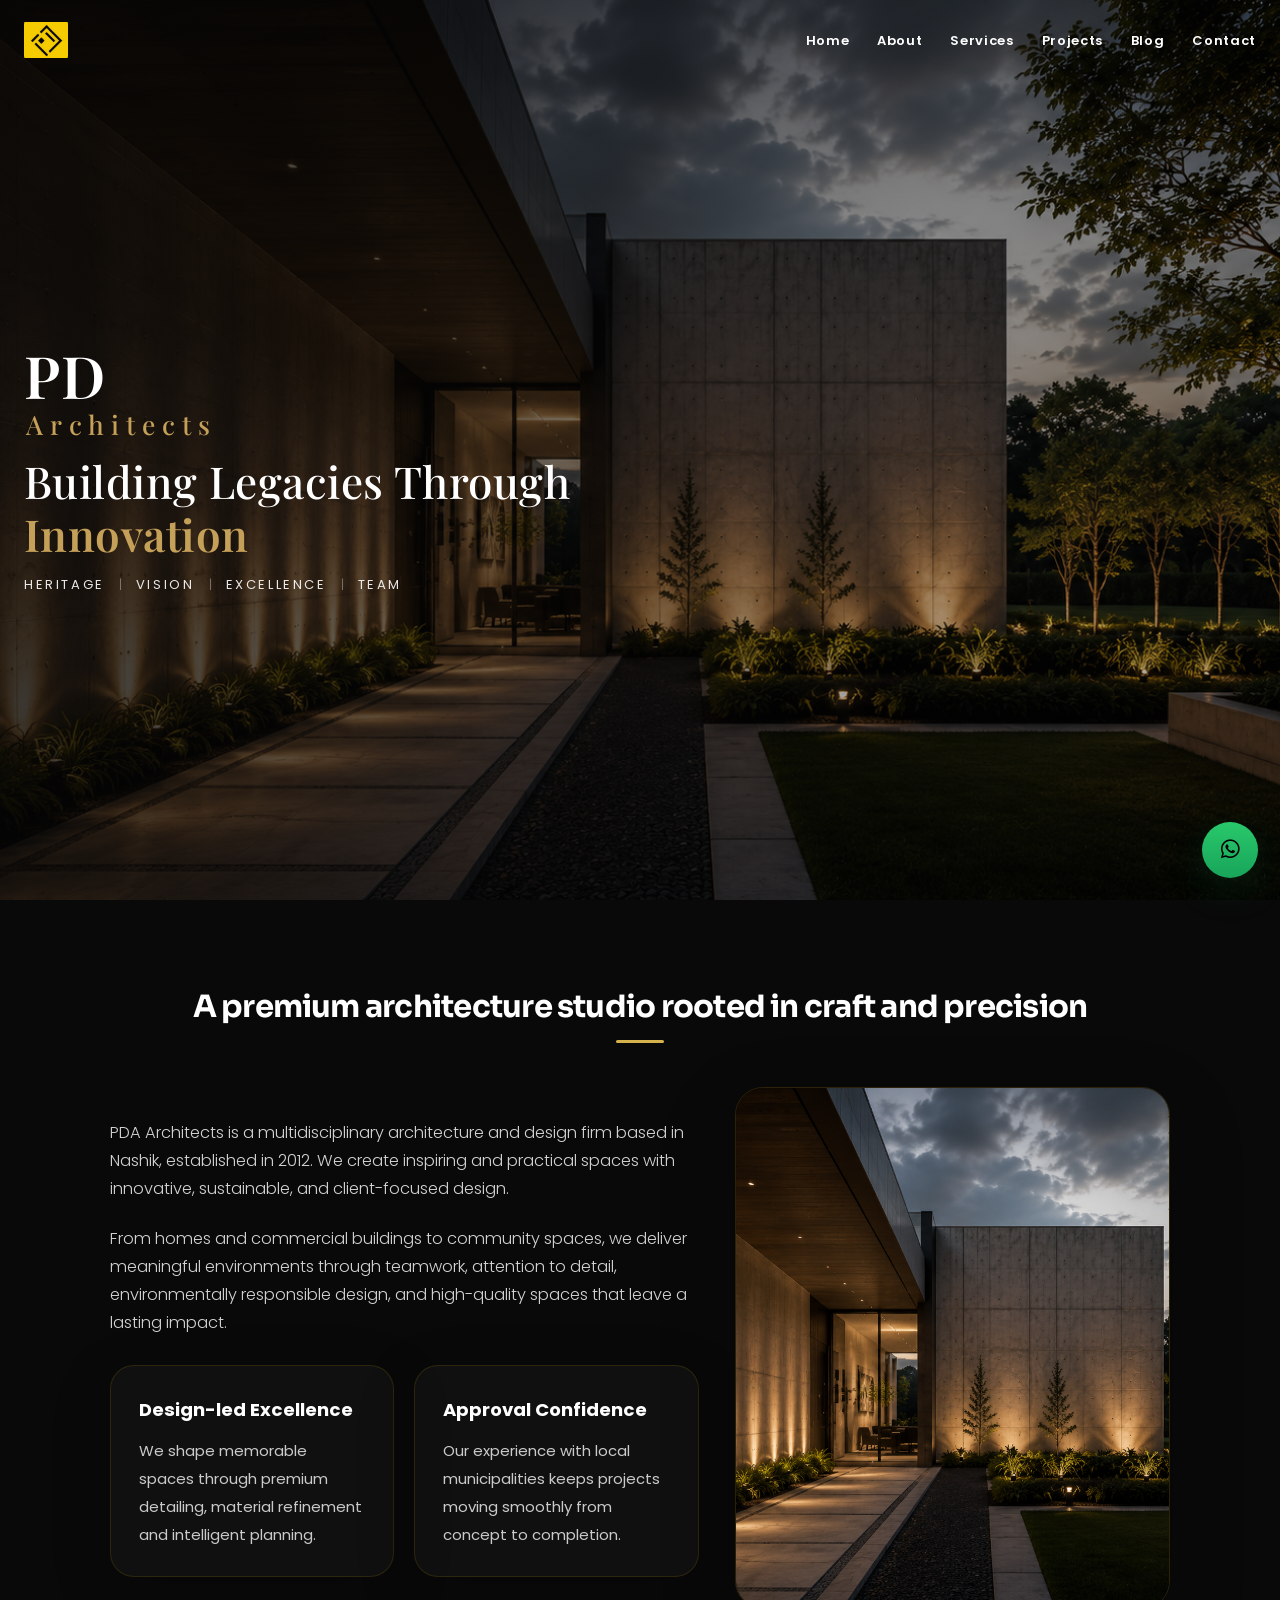
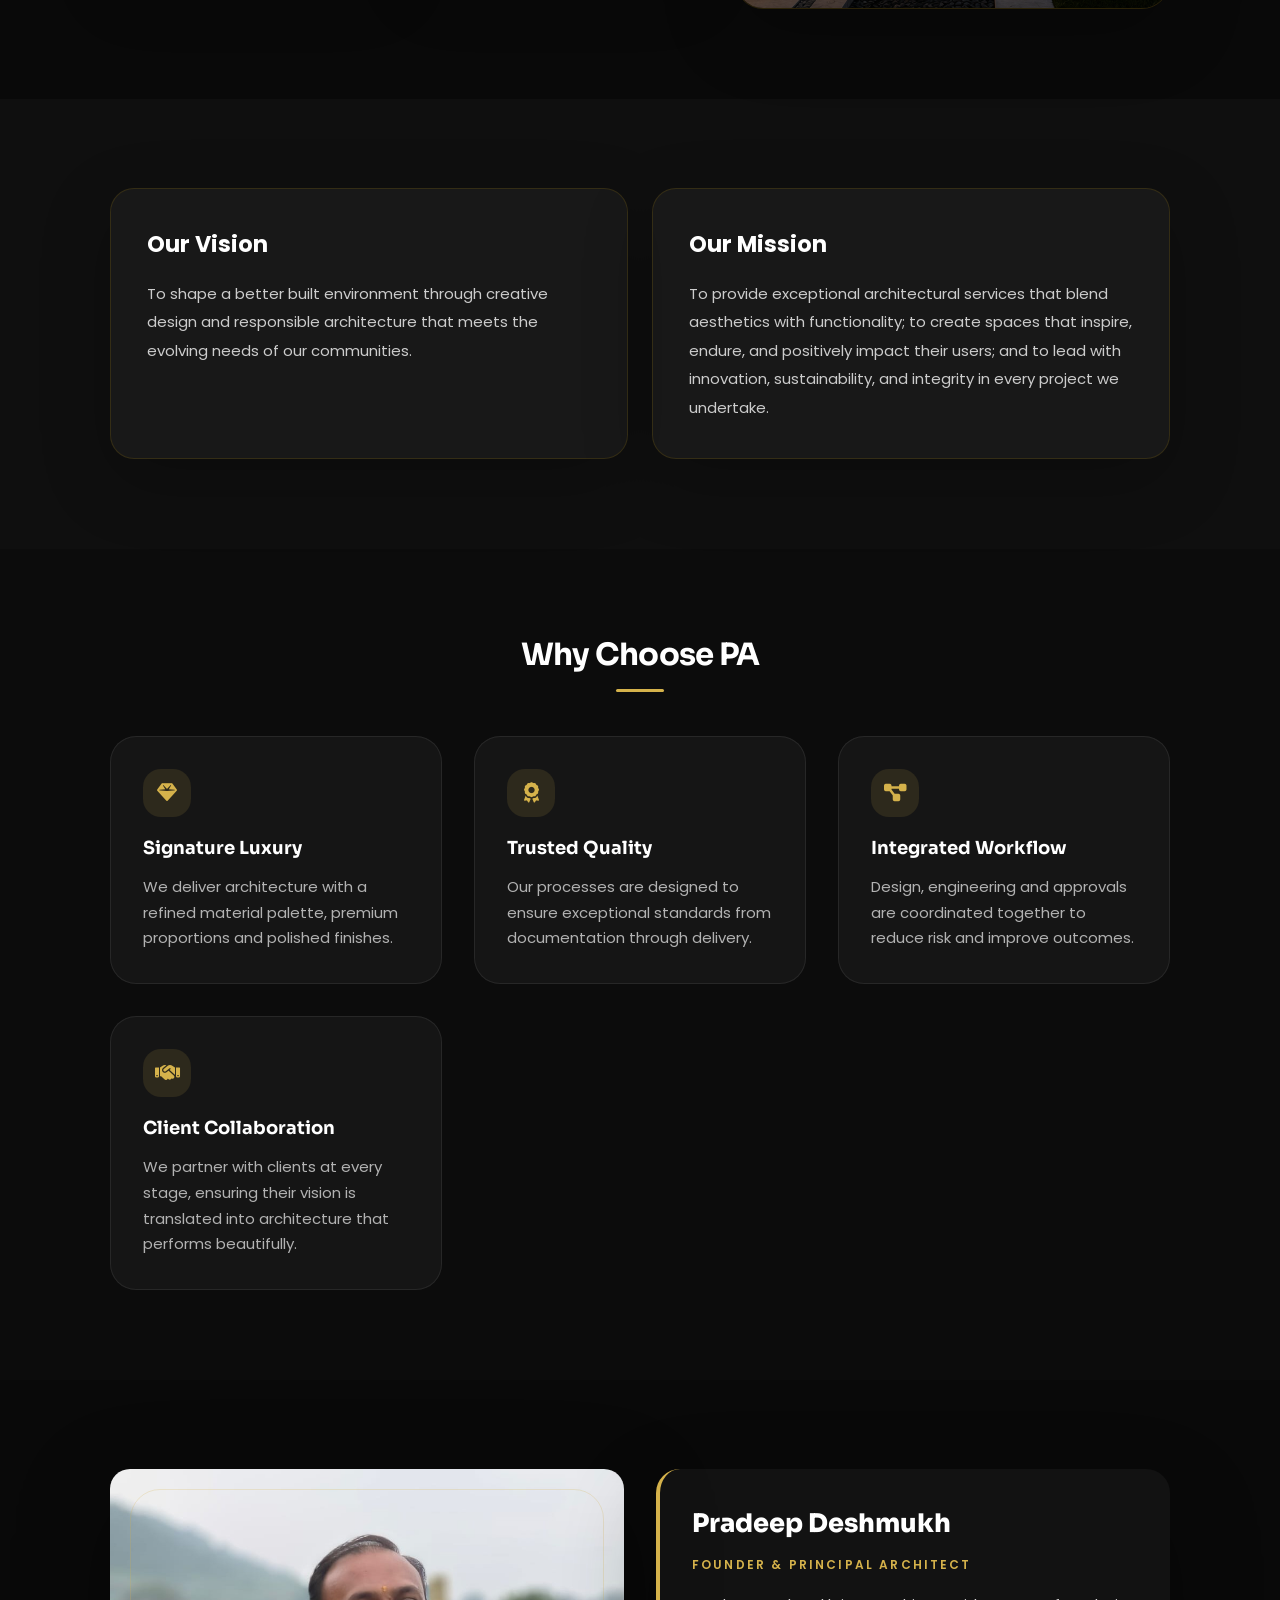
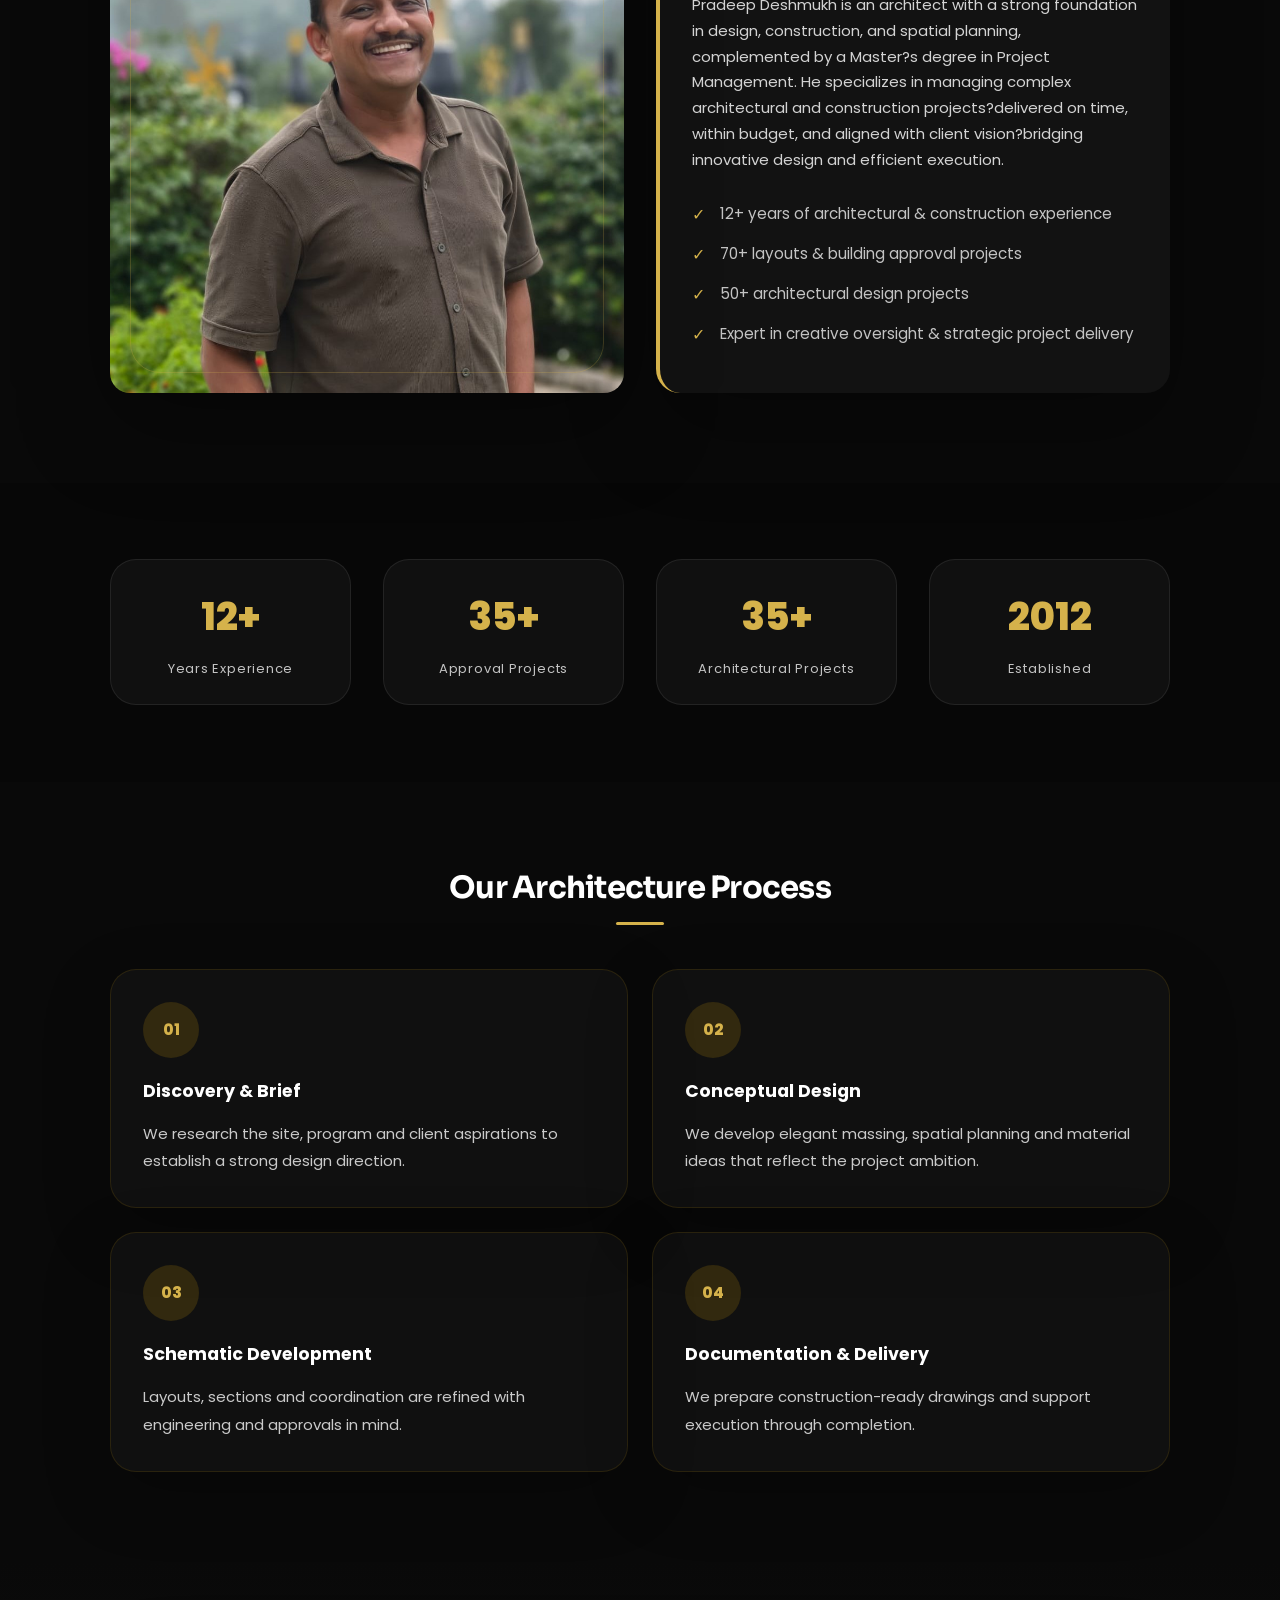
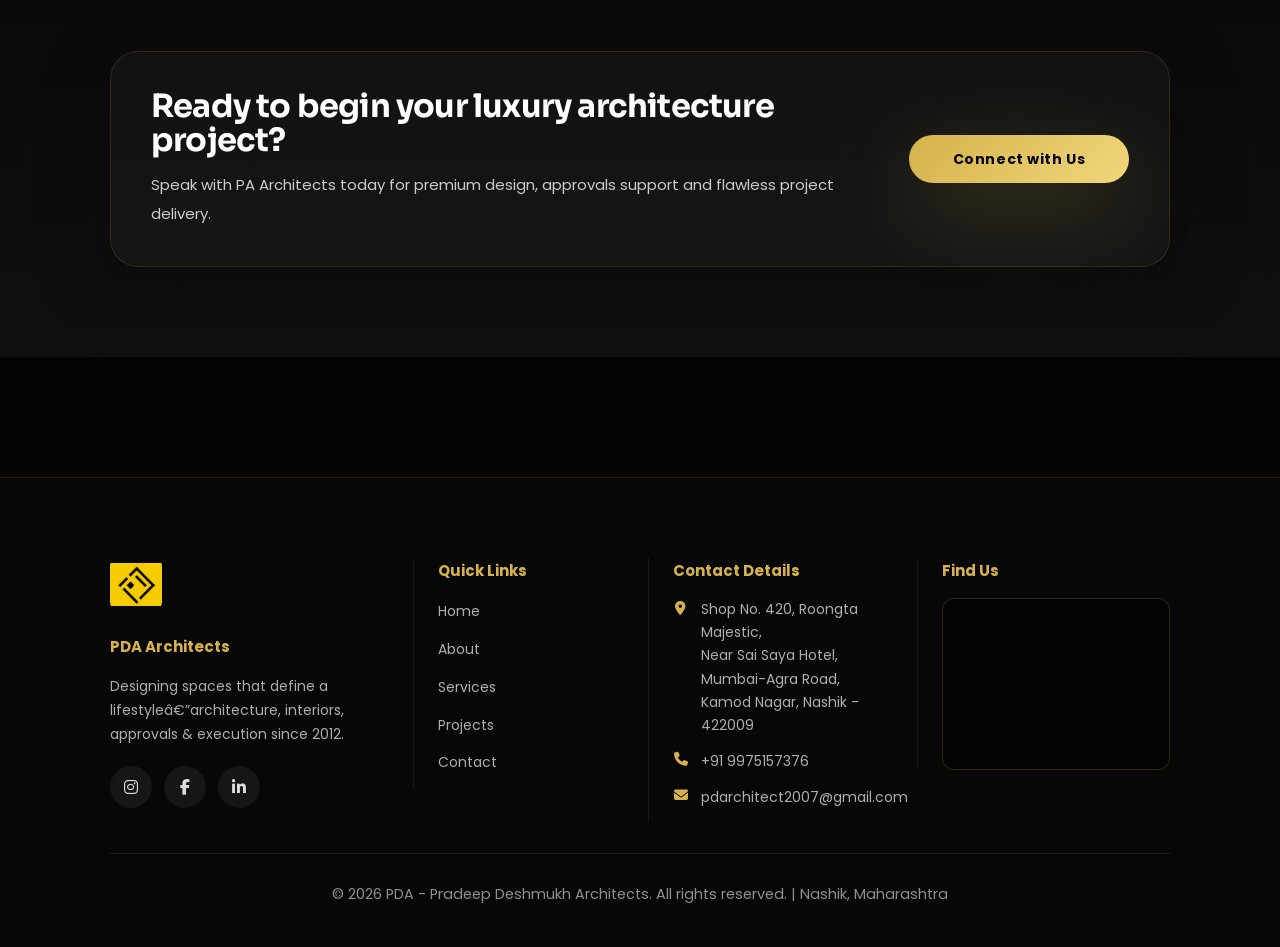
==== architect-website/about.html @ a4a1a32b "Initial website upload" ====
﻿<!DOCTYPE html>
<html lang="en">
<head>
    <meta charset="UTF-8">
    <meta name="viewport" content="width=device-width, initial-scale=1.0">
    <meta name="description" content="About PA Architects ? luxury architecture design, approvals and execution in Nashik.">
    <title>About PA Architects ? Luxury Architectural Services</title>
    <link rel="stylesheet" href="css/style.css">
    <link rel="icon" type="image/png" href="images/pd-logo.png" sizes="32x32">
    <link rel="apple-touch-icon" href="images/pd-logo.png">

    <link rel="preconnect" href="https://fonts.googleapis.com">
    <link rel="preconnect" href="https://fonts.gstatic.com" crossorigin>
    <link href="https://fonts.googleapis.com/css2?family=Poppins:wght@300;400;500;600;700;800&family=Sora:wght@400;500;600;700&display=swap" rel="stylesheet">
    <link rel="stylesheet" href="https://cdnjs.cloudflare.com/ajax/libs/font-awesome/6.5.1/css/all.min.css" />
</head>
<body>
    <header class="header" id="header">
        <nav class="navbar">
            <div class="navbar-container">
                <a href="index.html" class="logo-link" aria-label="PD Architects - Home"><img src="images/pd-logo.png" alt="PD Architects" class="logo-img" width="44" height="44"></a>
                <div class="hamburger" id="hamburger"><span></span><span></span><span></span></div>
                <ul class="nav-menu" id="navMenu">
                    <li class="nav-menu-logo"><a href="index.html" aria-label="PD Architects - Home"><img src="images/pd-logo.png" alt="" class="logo-img" width="56" height="56"></a></li>
                    <li><a href="index.html" class="nav-link">Home</a></li>
                    <li><a href="about.html" class="nav-link active">About</a></li>
                    <li><a href="services.html" class="nav-link">Services</a></li>
                    <li><a href="projects.html" class="nav-link">Projects</a></li>
                        <li><a href="blog.html" class="nav-link">Blog</a></li>
                    <li><a href="contact-us.html" class="nav-link">Contact</a></li>
                </ul>
            </div>
        </nav>
    </header>

    <section class="hero Page-banner" style="background-image: url('images/About-banner.png');">
        <div class="hero-overlay"></div>
        <div class="hero-content fade-in">
            <div class="hero-brand">
                <span class="hero-brand-initial">PD</span>
                <span class="hero-brand-name">Architects</span>
            </div>
            <h1 class="hero-title">Building Legacies Through <span class="hero-accent">Innovation</span></h1>
            <p class="hero-tagline">Heritage <span class="hero-sep">|</span> Vision <span class="hero-sep">|</span> Excellence <span class="hero-sep">|</span> Team</p>
        </div>
    </section>

    <main class="page-main">
        <section class="about about-company">
            <div class="container">
                <div class="section-header">
                    <h2 class="section-title">A premium architecture studio rooted in craft and precision</h2>
                    <div class="title-accent"></div>
                </div>
                <div class="about-grid">
                    <div class="about-text-block">
                        <p class="about-text">PDA Architects is a multidisciplinary architecture and design firm based in Nashik, established in 2012. We create inspiring and practical spaces with innovative, sustainable, and client-focused design.</p>
                        <p class="about-text">From homes and commercial buildings to community spaces, we deliver meaningful environments through teamwork, attention to detail, environmentally responsible design, and high-quality spaces that leave a lasting impact.</p>
                        <div class="about-highlights">
                            <div class="about-card">
                                <h3>Design-led Excellence</h3>
                                <p>We shape memorable spaces through premium detailing, material refinement and intelligent planning.</p>
                            </div>
                            <div class="about-card">
                                <h3>Approval Confidence</h3>
                                <p>Our experience with local municipalities keeps projects moving smoothly from concept to completion.</p>
                            </div>
                        </div>
                    </div>
                    <div class="about-feature">
                        <img src="images/About-banner.png" alt="Luxury architecture interior">
                    </div>
                </div>
            </div>
        </section>

        <section class="vision-section">
            <div class="container">
                <div class="vision-grid">
                    <div class="vision-card">
                        <h3>Our Vision</h3>
                        <p>To shape a better built environment through creative design and responsible architecture that meets the evolving needs of our communities.</p>
                    </div>
                    <div class="vision-card">
                        <h3>Our Mission</h3>
                        <p>To provide exceptional architectural services that blend aesthetics with functionality; to create spaces that inspire, endure, and positively impact their users; and to lead with innovation, sustainability, and integrity in every project we undertake.</p>
                    </div>
                </div>
            </div>
        </section>

        <section class="why-choose">
            <div class="container">
                <div class="section-header">
                    <h2 class="section-title">Why Choose PA</h2>
                    <div class="title-accent"></div>
                </div>
                <div class="why-grid">
                    <div class="why-card">
                        <div class="why-icon"><i class="fas fa-gem"></i></div>
                        <h3>Signature Luxury</h3>
                        <p>We deliver architecture with a refined material palette, premium proportions and polished finishes.</p>
                    </div>
                    <div class="why-card">
                        <div class="why-icon"><i class="fas fa-award"></i></div>
                        <h3>Trusted Quality</h3>
                        <p>Our processes are designed to ensure exceptional standards from documentation through delivery.</p>
                    </div>
                    <div class="why-card">
                        <div class="why-icon"><i class="fas fa-project-diagram"></i></div>
                        <h3>Integrated Workflow</h3>
                        <p>Design, engineering and approvals are coordinated together to reduce risk and improve outcomes.</p>
                    </div>
                    <div class="why-card">
                        <div class="why-icon"><i class="fas fa-handshake"></i></div>
                        <h3>Client Collaboration</h3>
                        <p>We partner with clients at every stage, ensuring their vision is translated into architecture that performs beautifully.</p>
                    </div>
                </div>
            </div>
        </section>

        <section class="founder">
            <div class="container">
                <div class="founder-content">
                    <div class="founder-image">
                        <img src="images/founder.jpeg" alt="Founder of PA Architects">
                    </div>
                    <div class="founder-info">
                        <h2 class="founder-name">Pradeep Deshmukh</h2>
                        <p class="founder-title">Founder & Principal Architect</p>
                        <p class="founder-text">Pradeep Deshmukh is an architect with a strong foundation in design, construction, and spatial planning, complemented by a Master?s degree in Project Management. He specializes in managing complex architectural and construction projects?delivered on time, within budget, and aligned with client vision?bridging innovative design and efficient execution.</p>
                        <ul class="founder-highlights">
                            <li>12+ years of architectural &amp; construction experience</li>
                            <li>70+ layouts &amp; building approval projects</li>
                            <li>50+ architectural design projects</li>
                            <li>Expert in creative oversight &amp; strategic project delivery</li>
                        </ul>
                    </div>
                </div>
            </div>
        </section>

        <section class="statistics">
            <div class="container">
                <div class="stats-grid">
                    <div class="stat-item">
                        <div class="stat-number" data-target="12" data-plus="true">0</div>
                        <div class="stat-label">Years Experience</div>
                    </div>
                    <div class="stat-item">
                        <div class="stat-number" data-target="70" data-plus="true">0</div>
                        <div class="stat-label">Approval Projects</div>
                    </div>
                    <div class="stat-item">
                        <div class="stat-number" data-target="50" data-plus="true">0</div>
                        <div class="stat-label">Architectural Projects</div>
                    </div>
                    <div class="stat-item">
                        <div class="stat-number stat-static">2012</div>
                        <div class="stat-label">Established</div>
                    </div>
                </div>
            </div>
        </section>

        <section class="timeline">
            <div class="container">
                <div class="section-header">
                    <h2 class="section-title">Our Architecture Process</h2>
                    <div class="title-accent"></div>
                </div>
                <div class="timeline-grid">
                    <div class="timeline-item">
                        <div class="timeline-number">01</div>
                        <h3>Discovery & Brief</h3>
                        <p>We research the site, program and client aspirations to establish a strong design direction.</p>
                    </div>
                    <div class="timeline-item">
                        <div class="timeline-number">02</div>
                        <h3>Conceptual Design</h3>
                        <p>We develop elegant massing, spatial planning and material ideas that reflect the project ambition.</p>
                    </div>
                    <div class="timeline-item">
                        <div class="timeline-number">03</div>
                        <h3>Schematic Development</h3>
                        <p>Layouts, sections and coordination are refined with engineering and approvals in mind.</p>
                    </div>
                    <div class="timeline-item">
                        <div class="timeline-number">04</div>
                        <h3>Documentation & Delivery</h3>
                        <p>We prepare construction-ready drawings and support execution through completion.</p>
                    </div>
                </div>
            </div>
        </section>

        <section class="cta-section">
            <div class="container">
                <div class="cta-panel">
                    <div>
                        <h2 class="section-title">Ready to begin your luxury architecture project?</h2>
                        <p>Speak with PA Architects today for premium design, approvals support and flawless project delivery.</p>
                    </div>
                    <a href="contact-us.html" class="btn btn-primary">Connect with Us</a>
                </div>
            </div>
        </section>
    </main>

    <footer class="footer">
        <div class="container">
            <div class="footer-content footer-grid">
                <div class="footer-section footer-brand">
                    <a href="index.html" class="footer-logo-link" aria-label="PD Architects - Home">
                        <img src="images/pd-logo.png" alt="PD Architects" class="footer-logo" width="52" height="52" loading="lazy">
                    </a>
                    <h3>PDA Architects</h3>
                    <p>Designing spaces that define a lifestyleâ€”architecture, interiors, approvals &amp; execution since 2012.</p>
                    <div class="footer-social">
                        <div class="social-links">
                            <a href="https://www.instagram.com/_pdarchitects/" target="_blank" rel="noopener noreferrer" aria-label="Instagram"><i class="fab fa-instagram"></i></a>
                            <a href="#" target="_blank" rel="noopener noreferrer" aria-label="Facebook"><i class="fab fa-facebook-f"></i></a>
                            <a href="#" target="_blank" rel="noopener noreferrer" aria-label="LinkedIn"><i class="fab fa-linkedin-in"></i></a>
                        </div>
                    </div>
                </div>
                <div class="footer-section footer-links">
                    <h3>Quick Links</h3>
                    <ul>
                        <li><a href="index.html">Home</a></li>
                        <li><a href="about.html">About</a></li>
                        <li><a href="services.html">Services</a></li>
                        <li><a href="projects.html">Projects</a></li>
                        <li><a href="contact-us.html">Contact</a></li>
                    </ul>
                </div>
                <div class="footer-section footer-contact">
                    <h3>Contact Details</h3>
                    <ul class="footer-contact-list">
                        <li><i class="fas fa-location-dot" aria-hidden="true"></i><span>Shop No. 420, Roongta Majestic,<br>Near Sai Saya Hotel, Mumbai-Agra Road,<br>Kamod Nagar, Nashik - 422009</span></li>
                        <li><i class="fas fa-phone" aria-hidden="true"></i><a href="tel:+919975157376">+91 9975157376</a></li>
                        <li><i class="fas fa-envelope" aria-hidden="true"></i><a href="mailto:pdarchitect2007@gmail.com">pdarchitect2007@gmail.com</a></li>
                    </ul>
                </div>
                <div class="footer-section footer-map">
                    <h3>Find Us</h3>
                    <div class="footer-map-wrap">
                        <iframe src="https://maps.google.com/maps?q=Roongta+Majestic+Kamod+Nagar+Nashik+422009&amp;t=&amp;z=15&amp;ie=UTF8&amp;iwloc=&amp;output=embed" title="PDA Architects office location" loading="lazy" referrerpolicy="no-referrer-when-downgrade" allowfullscreen></iframe>
                    </div>
                </div>
            </div>
            <div class="footer-bottom">
                <p>&copy; 2026 PDA - Pradeep Deshmukh Architects. All rights reserved. | Nashik, Maharashtra</p>
            </div>
        </div>
    </footer>

    <a href="https://wa.me/919975157376" class="whatsapp-float" target="_blank" rel="noopener" aria-label="Chat on WhatsApp" role="button"><i class="fab fa-whatsapp" aria-hidden="true"></i></a>
    <script src="js/script.js"></script>
</body>
</html>
---- architect-website/css/style.css ----
﻿@import url('https://fonts.googleapis.com/css2?family=Playfair+Display:ital,wght@0,400;0,500;0,600;0,700;1,400&display=swap');

/* ===== ROOT & GLOBAL STYLES ===== */
:root {
    --primary-color: #d5b24b;
    --hero-gold: #c5a059;
    --primary-dark: #b1852d;
    --primary-glow: rgba(213, 178, 75, 0.22);
    --bg-dark: #050505;
    --bg-soft: #121212;
    --surface: rgba(255, 255, 255, 0.04);
    --surface-soft: rgba(255, 255, 255, 0.08);
    --text: #f5f5f5;
    --text-muted: rgba(245, 245, 245, 0.7);
    --text-muted-strong: rgba(245, 245, 245, 0.88);
    --white: #ffffff;
    --border: rgba(213, 178, 75, 0.18);
    --container-max: 1140px;
    --side-padding: clamp(1.25rem, 4vw, 2.5rem);
    --edge-padding: clamp(1rem, 2vw, 1.5rem);
    --section-space: clamp(4.5rem, 7vw, 6.5rem);
    --section-header-gap: clamp(2rem, 3.5vw, 2.75rem);
    --gutter: clamp(1.25rem, 2.5vw, 2rem);
    --leading-body: 1.72;
    --leading-tight: 1.12;
}

* {
    margin: 0;
    padding: 0;
    box-sizing: border-box;
}

html {
    scroll-behavior: smooth;
    font-size: 100%;
    -webkit-text-size-adjust: 100%;
    text-size-adjust: 100%;
}

body {
    font-family: 'Poppins', sans-serif;
    font-size: 0.9375rem;
    line-height: var(--leading-body);
    background: radial-gradient(circle at top, #111111 0%, #050505 40%, #050505 100%);
    color: var(--text);
    overflow-x: hidden;
    min-height: 100vh;
}

img {
    max-width: 100%;
    display: block;
}

button,
input,
textarea,
select {
    font: inherit;
}

section {
    scroll-margin-top: 110px;
}

.container {
    max-width: var(--container-max);
    margin: 0 auto;
    padding-left: var(--side-padding);
    padding-right: var(--side-padding);
}

/* ===== HEADER ===== */
.header {
    position: fixed;
    top: 0;
    width: 100%;
    z-index: 999;
    background: transparent;
    transition: background 0.35s ease, box-shadow 0.35s ease, transform 0.35s ease;
}

.header.scrolled {
    background: rgba(7, 7, 7, 0.92);
    box-shadow: 0 18px 45px rgba(0, 0, 0, 0.25);
}

.navbar {
    width: 100%;
}

.navbar-container {
    display: flex;
    align-items: center;
    justify-content: space-between;
    width: 100%;
    max-width: 100%;
    margin: 0;
    padding: 1.125rem var(--edge-padding);
}

.logo,
.logo-link {
    display: flex;
    align-items: center;
    flex-shrink: 0;
    text-decoration: none;
}

.logo-img {
    width: clamp(38px, 4.2vw, 46px);
    height: clamp(38px, 4.2vw, 46px);
    object-fit: contain;
    border-radius: 6px;
    transition: transform 0.35s cubic-bezier(0.22, 1, 0.36, 1), filter 0.35s ease, box-shadow 0.35s ease;
}

.logo-link:hover .logo-img,
.logo-link:focus-visible .logo-img {
    transform: scale(1.06) translateY(-1px);
    filter: brightness(1.08) drop-shadow(0 6px 18px rgba(213, 178, 75, 0.35));
}

.logo-link:focus-visible {
    outline: 2px solid var(--primary-color);
    outline-offset: 4px;
    border-radius: 8px;
}

.nav-menu {
    display: flex;
    gap: clamp(1rem, 2.2vw, 1.75rem);
    list-style: none;
    align-items: center;
    margin-left: auto;
    padding-right: 0;
}

.nav-link {
    color: var(--white);
    text-decoration: none;
    font-size: 14px;
    font-weight: 600;
    letter-spacing: 0.6px;
    position: relative;
    transition: color 0.25s ease;
}

.nav-link::after {
    content: '';
    position: absolute;
    left: 0;
    bottom: -6px;
    width: 0;
    height: 2px;
    background: var(--primary-color);
    transition: width 0.25s ease;
}

.nav-link:hover,
.nav-link.active {
    color: var(--primary-color);
}

.nav-link:hover::after,
.nav-link.active::after {
    width: 100%;
}

.hamburger {
    display: none;
    flex-direction: column;
    gap: 7px;
    cursor: pointer;
}

.hamburger span {
    width: 28px;
    height: 3px;
    background: var(--white);
    border-radius: 999px;
    transition: transform 0.3s ease, opacity 0.3s ease;
}

.hamburger.active span:nth-child(1) {
    transform: rotate(45deg) translate(5px, 5px);
}

.hamburger.active span:nth-child(2) {
    opacity: 0;
}

.hamburger.active span:nth-child(3) {
    transform: rotate(-45deg) translate(5px, -5px);
}

/* ===== HERO ===== */
.hero {
    position: relative;
    height: 100svh;
    height: 100vh;
    min-height: 100svh;
    min-height: 100vh;
    display: flex;
    align-items: center;
    justify-content: flex-start;
    padding: 0;
    background-position: center;
    background-size: cover;
    background-repeat: no-repeat;
}

/* make hero images responsive and visually consistent with homepage */
.hero::before {
    /* overlay handled separately below */
}

/* Homepage specific banner override */
section.hero.Homepage-banner {
    background-image: url('../images/Homepage-banner.png');
    background-position: center center;
    background-size: cover;
    background-repeat: no-repeat;
}

/* Generic class for other pages to apply their hero images while keeping same sizing */
section.hero.Page-banner {
    background-position: center center;
    background-size: cover;
    background-repeat: no-repeat;
}

/* Readable text over page banners — left-weighted luxury overlay */
section.hero.Page-banner::before,
section.hero.Homepage-banner::before {
    content: '';
    position: absolute;
    inset: 0;
    z-index: 1;
    background: linear-gradient(
        105deg,
        rgba(5, 5, 5, 0.88) 0%,
        rgba(5, 5, 5, 0.62) 38%,
        rgba(5, 5, 5, 0.35) 68%,
        rgba(5, 5, 5, 0.2) 100%
    );
    pointer-events: none;
}

section.hero .hero-content {
    z-index: 2;
}

.hero::before {
    content: '';
    position: absolute;
    inset: 0;
    background: none; /* removed overlay to show banner image clearly */
}

/* hide any markup-based overlay element present in hero markup */
.hero-overlay {
    display: none !important;
}

.hero-content {
    position: relative;
    z-index: 2;
    text-align: left;
    max-width: none;
    width: 100%;
    padding-left: var(--edge-padding);
    padding-right: var(--edge-padding);
    animation: fadeInUp 1s ease;
}

.hero-title {
    font-family: 'Sora', sans-serif;
    font-weight: 700;
    color: var(--white);
}

.hero-subtitle {
    color: var(--text-muted-strong);
    margin-left: auto;
    margin-right: auto;
}

.hero-buttons {
    display: flex;
    justify-content: center;
    flex-wrap: wrap;
    gap: 18px;
}

.btn {
    display: inline-flex;
    align-items: center;
    justify-content: center;
    padding: 16px 36px;
    border-radius: 999px;
    text-decoration: none;
    font-weight: 700;
    letter-spacing: 0.8px;
    border: none;
    cursor: pointer;
    transition: transform 0.3s ease, box-shadow 0.3s ease, background 0.3s ease;
}

.btn-primary {
    background: var(--primary-color);
    color: var(--bg-dark);
    box-shadow: 0 18px 50px rgba(255, 193, 7, 0.18);
}

.btn-primary:hover {
    transform: translateY(-2px);
    box-shadow: 0 22px 55px rgba(255, 193, 7, 0.28);
}

.btn-secondary {
    background: transparent;
    border: 2px solid rgba(255, 193, 7, 0.95);
    color: var(--white);
}

.btn-secondary:hover {
    background: rgba(255, 193, 7, 0.12);
    transform: translateY(-2px);
}

/* ===== SECTION HEADERS ===== */
.section-header {
    text-align: center;
    margin-bottom: var(--section-header-gap);
}

.section-title {
    font-family: 'Sora', sans-serif;
    font-weight: 700;
    color: var(--white);
}

.title-accent {
    width: 60px;
    height: 3px;
    background: var(--primary-color);
    margin: 18px auto 0;
    border-radius: 999px;
}

/* ===== ABOUT ===== */
.about {
    padding: var(--section-space) 0;
    background: #0b0b0b;
}

.about-content {
    max-width: 700px;
    margin: 0 auto;
}

.about-text {
    font-size: 0.9375rem;
    line-height: var(--leading-body);
    color: var(--text-muted);
    font-weight: 300;
}

/* ===== FOUNDER ===== */
.founder {
    padding: var(--section-space) 0;
    background: #090909;
}

.founder-content {
    display: grid;
    grid-template-columns: 1.1fr 0.9fr;
    gap: 46px;
    align-items: stretch;
}

.founder-image {
    position: relative;
    display: flex;
    min-height: 100%;
}

.founder-image img {
    width: 100%;
    height: 100%;
    min-height: 0;
    object-fit: cover;
    border-radius: 28px;
    box-shadow: 0 30px 90px rgba(0, 0, 0, 0.36);
}

.founder-image::before {
    content: '';
    position: absolute;
    inset: 20px;
    border: 1px solid rgba(213, 178, 75, 0.22);
    border-radius: 30px;
}

.founder-info {
    padding: 40px 42px;
    background: rgba(255, 255, 255, 0.04);
    border-left: 5px solid var(--primary-color);
    border-radius: 26px;
    box-shadow: 0 34px 100px rgba(0, 0, 0, 0.22);
}

.founder-name {
    font-family: 'Sora', sans-serif;
    font-size: 2rem;
    font-weight: 800;
    color: var(--white);
    margin-bottom: 14px;
}

.founder-title {
    color: var(--primary-color);
    font-weight: 600;
    margin-bottom: 20px;
    letter-spacing: 0.18em;
    text-transform: uppercase;
}

.founder-text {
    color: rgba(255, 255, 255, 0.82);
    font-size: 1rem;
    line-height: 1.95;
    margin-bottom: 28px;
}

.founder-highlights {
    list-style: none;
    padding-left: 0;
}

.founder-highlights li {
    margin-bottom: 14px;
    color: rgba(255, 255, 255, 0.75);
    font-size: 0.95rem;
    position: relative;
    padding-left: 28px;
}

.founder-highlights li::before {
    content: '✓';
    position: absolute;
    left: 0;
    top: 0;
    color: var(--primary-color);
    font-size: 1rem;
}

/* ===== SERVICES ===== */
.services {
    padding: var(--section-space) 0;
    background: #0d0d0d;
}

.services-grid {
    display: grid;
    grid-template-columns: repeat(auto-fit, minmax(300px, 1fr));
    gap: 32px;
    align-items: stretch;
}

.services-grid .service-card {
    display: flex;
    flex-direction: column;
    justify-content: flex-start;
    height: 100%;
    min-height: 100%;
    text-decoration: none;
    color: inherit;
}

.service-card a, .service-card { text-decoration: none; }

.service-card .btn {
    margin-top: auto;
    flex-shrink: 0;
    align-self: stretch;
}

.service-card {
    background: rgba(255, 255, 255, 0.035);
    padding: 38px;
    border-radius: 26px;
    border: 1px solid rgba(213, 178, 75, 0.12);
    transition: transform 0.32s ease, box-shadow 0.32s ease, border-color 0.32s ease;
}

.service-card:hover {
    transform: translateY(-8px);
    box-shadow: 0 34px 110px rgba(0, 0, 0, 0.32);
    border-color: rgba(213, 178, 75, 0.24);
}

.service-icon {
    width: 64px;
    height: 64px;
    display: inline-flex;
    align-items: center;
    justify-content: center;
    border-radius: 18px;
    background: rgba(213, 178, 75, 0.12);
    color: var(--primary-color);
    font-size: 1.6rem;
    margin-bottom: 24px;
}

.service-card h3 {
    font-family: 'Sora', sans-serif;
    font-size: 1.45rem;
    margin-bottom: 16px;
    color: var(--white);
}

.service-card p {
    color: rgba(255, 255, 255, 0.78);
    line-height: 1.65;
    margin-bottom: 1rem;
    flex: 1 1 auto;
    display: -webkit-box;
    -webkit-line-clamp: 3;
    -webkit-box-orient: vertical;
    overflow: hidden;
    text-overflow: ellipsis;
    min-height: 4.125rem;
    max-height: 4.125rem;
}

@media (max-width: 720px) {
    .btn-secondary {
        min-width: 0;
        white-space: normal;
        width: 100%;
        padding: 12px 18px;
        font-size: 0.95rem;
    }
    .services-grid .service-card .btn { width: 100%; }
}

/* Related services cards */
.related-grid {
    display: grid;
    grid-template-columns: repeat(auto-fit, minmax(220px, 1fr));
    gap: 22px;
}
.related-card {
    background: rgba(255,255,255,0.03);
    border-radius: 16px;
    overflow: hidden;
    display: flex;
    flex-direction: column;
    gap: 12px;
    padding: 0;
    border: 1px solid rgba(255,193,7,0.08);
}
.related-thumb {
    overflow: hidden;
    border-radius: 12px 12px 0 0;
    background: #0a0a0a;
}

.related-thumb img {
    width: 100%;
    height: 140px;
    object-fit: cover;
    object-position: center center;
    display: block;
}
.related-card .related-body { padding: 18px; }
.related-card h3 { margin: 0 0 8px 0; font-size: 1.05rem; color: var(--white); }
.related-card p { margin: 0 0 12px 0; color: rgba(255,255,255,0.78); font-size: 0.95rem; }
.related-card .btn { margin: 0 18px 18px; }
.related-card:hover { transform: translateY(-6px); box-shadow: 0 28px 60px rgba(0,0,0,0.36); }

/* Hero background overlay improvements for better readability */
.hero { background-size: cover; background-position: center; }
.hero .hero-overlay { position: absolute; inset: 0; background: linear-gradient(180deg, rgba(3,3,3,0.45), rgba(3,3,3,0.7)); }

/* Image hover subtle zoom for service/gallery images */
.service-visual, .related-thumb img, .gallery-item img { transition: transform 0.45s cubic-bezier(.2,.9,.2,1); }
.service-visual:hover, .related-thumb img:hover, .gallery-item:hover img { transform: scale(1.06); }

/* Add safe bottom spacing on pages that use page-main */
.page-main { padding-bottom: 120px; }

.service-card:hover {
    transform: translateY(-8px);
    box-shadow: 0 32px 80px rgba(0, 0, 0, 0.35);
    border-color: rgba(255, 193, 7, 0.3);
}

.service-icon {
    font-size: 2.2rem;
    margin-bottom: 18px;
    display: inline-flex;
}

.service-card h3 {
    font-family: 'Sora', sans-serif;
    font-size: 1.35rem;
    margin-bottom: 14px;
    color: var(--white);
}

.service-card p {
    color: rgba(255, 255, 255, 0.72);
    line-height: 1.85;
}

/* ===== WHY CHOOSE ===== */
.why-choose {
    padding: var(--section-space) 0;
    background: #0c0c0c;
}

.why-grid {
    display: grid;
    grid-template-columns: repeat(2, minmax(300px, 1fr));
    gap: 32px;
}

.why-card {
    background: rgba(255, 255, 255, 0.035);
    padding: 40px;
    border-radius: 26px;
    overflow: hidden;
    border: 1px solid rgba(213, 178, 75, 0.12);
    transition: transform 0.32s ease, box-shadow 0.32s ease;
}

.why-card:hover {
    transform: translateY(-8px);
    box-shadow: 0 32px 85px rgba(0, 0, 0, 0.32);
}

.why-card::before {
    content: '';
    position: absolute;
    inset: 0;
    background: linear-gradient(135deg, rgba(213, 178, 75, 0.12), transparent 36%);
    opacity: 0;
    transition: opacity 0.4s ease;
}

.why-card:hover::before {
    opacity: 1;
}

.why-icon {
    width: 56px;
    height: 56px;
    display: inline-flex;
    align-items: center;
    justify-content: center;
    background: rgba(213, 178, 75, 0.12);
    border-radius: 18px;
    font-size: 1.5rem;
    margin-bottom: 22px;
}

.why-card h3 {
    font-family: 'Sora', sans-serif;
    font-size: 1.4rem;
    margin-bottom: 16px;
    color: var(--white);
}

.why-card p {
    color: rgba(255, 255, 255, 0.78);
    line-height: 1.95;
}

/* ===== STATISTICS ===== */
.statistics {
    padding: calc(var(--section-space) * 0.85) 0;
    background: #070707;
}

.stats-grid {
    display: grid;
    grid-template-columns: repeat(auto-fit, minmax(220px, 1fr));
    gap: 24px;
}

.stat-item {
    text-align: center;
    padding: 32px 24px;
    border-radius: 26px;
    background: rgba(255, 255, 255, 0.035);
    border: 1px solid rgba(213, 178, 75, 0.12);
}

.stat-number {
    font-size: 3rem;
    font-weight: 800;
    color: var(--primary-color);
    margin-bottom: 14px;
}

.stat-label {
    font-size: 0.95rem;
    color: rgba(255, 255, 255, 0.75);
    letter-spacing: 0.08em;
}

/* ===== PROJECTS ===== */
.about-company {
    padding: 90px 0;
    background: #090909;
}
.about-grid {
    display: grid;
    grid-template-columns: 1.15fr 0.85fr;
    gap: 36px;
    align-items: center;
}
.about-text-block .about-text {
    margin-bottom: 22px;
    color: rgba(255, 255, 255, 0.82);
    font-size: 1.02rem;
}
.about-highlights {
    display: grid;
    grid-template-columns: repeat(2, minmax(0, 1fr));
    gap: 20px;
    margin-top: 28px;
}
.about-card {
    padding: 28px;
    background: rgba(255, 255, 255, 0.03);
    border-radius: 24px;
    border: 1px solid rgba(255, 193, 7, 0.12);
    box-shadow: 0 18px 60px rgba(0, 0, 0, 0.18);
}
.about-card h3 {
    font-size: 1.14rem;
    color: var(--white);
    margin-bottom: 12px;
}
.about-card p {
    color: rgba(255, 255, 255, 0.78);
    line-height: 1.85;
}
.about-feature {
    position: relative;
    overflow: hidden;
    border-radius: 28px;
    border: 1px solid rgba(255, 193, 7, 0.14);
    box-shadow: 0 24px 75px rgba(0, 0, 0, 0.24);
}
.about-feature img {
    width: 100%;
    height: 100%;
    min-height: 520px;
    object-fit: cover;
    transition: transform 0.45s ease;
}
.about-feature:hover img {
    transform: scale(1.04);
}
.vision-section {
    padding: 80px 0;
    background: #0f0f0f;
}
.vision-grid {
    display: grid;
    grid-template-columns: repeat(2, minmax(0, 1fr));
    gap: 24px;
}
.vision-card {
    position: relative;
    padding: 36px;
    border-radius: 24px;
    background: rgba(255, 255, 255, 0.04);
    border: 1px solid rgba(255, 193, 7, 0.12);
    box-shadow: 0 22px 70px rgba(0, 0, 0, 0.22);
    overflow: hidden;
}
.vision-card::before {
    content: '';
    position: absolute;
    inset: 0;
    background: linear-gradient(135deg, rgba(255, 193, 7, 0.08), transparent 48%);
    opacity: 0;
    transition: opacity 0.3s ease;
}
.vision-card:hover::before {
    opacity: 1;
}
.vision-card h3 {
    font-size: 1.4rem;
    color: var(--white);
    margin-bottom: 16px;
}
.vision-card p {
    color: rgba(255, 255, 255, 0.78);
    line-height: 1.9;
}
.why-card {
    position: relative;
    overflow: hidden;
}
.timeline {
    padding: 90px 0;
    background: #090909;
}
.timeline-grid {
    display: grid;
    grid-template-columns: repeat(2, minmax(0, 1fr));
    gap: 24px;
}
.timeline-item {
    padding: 32px;
    border-radius: 26px;
    background: rgba(255, 255, 255, 0.03);
    border: 1px solid rgba(255, 193, 7, 0.11);
    box-shadow: 0 22px 68px rgba(0, 0, 0, 0.22);
    transition: transform 0.3s ease, box-shadow 0.3s ease;
}
.timeline-item:hover {
    transform: translateY(-6px);
    box-shadow: 0 28px 80px rgba(0, 0, 0, 0.28);
}
.timeline-number {
    width: 56px;
    height: 56px;
    display: inline-flex;
    align-items: center;
    justify-content: center;
    border-radius: 999px;
    background: rgba(255, 193, 7, 0.14);
    color: var(--primary-color);
    font-weight: 800;
    margin-bottom: 18px;
}
.timeline-item h3 {
    color: var(--white);
    margin-bottom: 14px;
}
.timeline-item p {
    color: rgba(255, 255, 255, 0.78);
    line-height: 1.85;
}
.cta-section {
    padding: 90px 0 110px;
    background: linear-gradient(180deg, #090909 0%, #101010 100%);
}
.cta-panel {
    display: flex;
    align-items: center;
    justify-content: space-between;
    gap: 28px;
    padding: 38px 40px;
    border-radius: 28px;
    background: rgba(255, 255, 255, 0.03);
    border: 1px solid rgba(255, 193, 7, 0.12);
    box-shadow: 0 24px 80px rgba(0, 0, 0, 0.24);
}
.cta-panel h2 {
    margin: 0 0 14px;
    font-size: clamp(1.9rem, 2.5vw, 2.8rem);
    color: var(--white);
    line-height: 1.05;
}
.cta-panel p {
    margin: 0;
    color: rgba(255, 255, 255, 0.78);
    max-width: 740px;
    line-height: 1.9;
}
.cta-panel .btn-primary {
    min-width: 220px;
}
@media (max-width: 980px) {
    .about-grid,
    .vision-grid,
    .timeline-grid,
    .cta-panel {
        grid-template-columns: 1fr;
    }
    .cta-panel {
        text-align: center;
        flex-direction: column;
        align-items: stretch;
    }
}
@media (max-width: 720px) {
    .about-highlights {
        grid-template-columns: 1fr;
    }
    .about-feature img {
        min-height: 360px;
    }
    .cta-panel {
        padding: 28px;
    }
    .timeline-grid {
        gap: 18px;
    }
}
.projects {
    padding: var(--section-space) 0;
    background: #0f0f0f;
}

.gallery-grid {
    display: grid;
    grid-template-columns: repeat(auto-fit, minmax(280px, 1fr));
    gap: 26px;
}

/* Masonry mode - graceful multi-column layout for premium gallery */
.gallery-grid.masonry {
    display: block;
    column-count: 3;
    column-gap: 26px;
}

.gallery-item {
    position: relative;
    overflow: hidden;
    border-radius: 24px;
    display: inline-block;
    width: 100%;
    margin: 0 0 24px;
    box-shadow: 0 28px 90px rgba(0, 0, 0, 0.32);
    break-inside: avoid;
}

.gallery-item img {
    width: 100%;
    height: auto;
    display: block;
    object-fit: cover;
    transition: transform 0.45s cubic-bezier(.2,.9,.2,1), filter 0.35s ease;
}

.gallery-item:hover img {
    transform: scale(1.05);
    filter: saturate(1.04) contrast(1.04);
}

.gallery-overlay {
    position: absolute;
    inset: 0;
    display: flex;
    align-items: flex-end;
    padding: 32px;
    background: linear-gradient(180deg, transparent 0%, rgba(0, 0, 0, 0.84) 100%);
    opacity: 0;
    transition: opacity 0.3s ease;
}

.gallery-item:hover .gallery-overlay {
    opacity: 1;
}

.gallery-overlay h3 {
    font-size: 1.4rem;
    color: var(--white);
    margin-bottom: 8px;
}

.gallery-overlay p {
    color: rgba(255, 255, 255, 0.82);
    letter-spacing: 0.08em;
    font-size: 0.95rem;
}

/* ===== GALLERY MODAL / LIGHTBOX ===== */
.gallery-modal { 
    position: fixed;
    inset: 0;
    display: none;
    align-items: center;
    justify-content: center;
    z-index: 2000;
}
.gallery-modal.open { display: flex; }
.gm-overlay {
    position: absolute;
    inset: 0;
    background: rgba(6,6,6,0.88);
    backdrop-filter: blur(6px) saturate(120%);
    transition: opacity 0.35s ease;
}
.gm-content {
    position: relative;
    width: min(1100px, 96%);
    max-height: 92vh;
    background: transparent;
    display: flex;
    flex-direction: column;
    gap: 14px;
    z-index: 2010;
    align-items: center;
}
.gm-main {
    display: flex;
    align-items: center;
    gap: 12px;
    width: 100%;
}
.gm-image-wrap {
    flex: 1 1 auto;
    display: flex;
    align-items: center;
    justify-content: center;
    max-height: 78vh;
    overflow: hidden;
    border-radius: 12px;
    position: relative;
}
.gm-image {
    max-width: 100%;
    max-height: 78vh;
    transform-origin: center center;
    transition: transform 0.45s cubic-bezier(.2,.9,.2,1), opacity 0.35s ease;
    cursor: zoom-in;
}

/* Accessibility & focus states */
.service-card:focus,
.related-card:focus,
.why-card:focus {
    outline: none;
    box-shadow: 0 0 0 4px rgba(213,178,75,0.08), 0 28px 80px rgba(0,0,0,0.28);
    transform: translateY(-6px);
}

.nav-link:focus {
    outline: none;
    box-shadow: 0 0 0 3px rgba(213,178,75,0.08);
    border-radius: 6px;
}
.gm-image.zoomed { transform: scale(1.06); cursor: zoom-out; }
.gm-prev, .gm-next {
    background: rgba(255,255,255,0.06);
    color: var(--white);
    border: none;
    width: 56px;
    height: 56px;
    border-radius: 999px;
    font-size: 28px;
    display: inline-flex;
    align-items: center;
    justify-content: center;
    box-shadow: 0 18px 60px rgba(0,0,0,0.5);
    transition: transform 0.18s ease, background 0.18s ease;
}
.gm-prev:hover, .gm-next:hover { transform: translateY(-6px); background: rgba(255,255,255,0.08); }
.gm-close {
    position: absolute;
    right: 8px;
    top: -8px;
    background: rgba(255,255,255,0.06);
    color: var(--white);
    border: none;
    width: 40px;
    height: 40px;
    border-radius: 8px;
    z-index: 2020;
    font-size: 18px;
}
.gm-footer {
    width: 100%;
    display: flex;
    align-items: center;
    justify-content: space-between;
    gap: 12px;
}
.gm-counter { color: rgba(255,255,255,0.75); font-size: 0.95rem; }
.gm-thumbs { display: flex; gap: 8px; list-style: none; overflow-x: auto; padding: 8px 0; margin: 0; }
.gm-thumbs li { flex: 0 0 auto; width: 88px; height: 60px; border-radius: 8px; overflow: hidden; cursor: pointer; box-shadow: 0 8px 30px rgba(0,0,0,0.45); border: 2px solid transparent; }
.gm-thumbs li.active { border-color: var(--primary-color); transform: translateY(-4px); }
.gm-thumbs img { width: 100%; height: 100%; object-fit: cover; display: block; }
.gm-loader { width: 48px; height: 48px; border-radius: 50%; border: 4px solid rgba(255,255,255,0.08); border-top-color: var(--primary-color); animation: spin 0.9s linear infinite; position: absolute; left: 50%; top: 50%; transform: translate(-50%, -50%); display: none; z-index: 2025; }
.gm-image-wrap.loading .gm-loader { display: block; }

@media (max-width: 768px) {
    .gm-prev, .gm-next { width: 44px; height: 44px; font-size: 20px; }
    .gm-thumbs li { width: 64px; height: 44px; }
}

.hero {
    background-size: cover;
    background-position: center;
    transform: scale(1);
    animation: none;
}

@keyframes hero-zoom {
    from { transform: scale(1); }
    to { transform: scale(1.02); }
}

.service-card,
.related-card,
.service-card a,
.related-card a {
    color: inherit;
    text-decoration: none;
}

.service-card,
.related-card {
    cursor: pointer;
}

.service-card {
    background: rgba(255, 255, 255, 0.04);
    padding: 32px;
    border-radius: 22px;
    border: 1px solid rgba(255, 193, 7, 0.12);
    transition: transform 0.3s ease, box-shadow 0.3s ease, border-color 0.3s ease;
}

.service-card:hover,
.related-card:hover {
    transform: translateY(-8px);
    box-shadow: 0 32px 90px rgba(255, 193, 7, 0.18);
    border-color: rgba(255, 193, 7, 0.28);
}

.service-card .btn,
.related-card .btn {
    margin-top: 18px;
}

.btn-secondary {
    padding: 14px 28px;
    border-radius: 28px;
    font-weight: 700;
    background: transparent;
    border: 2px solid rgba(255, 193, 7, 0.95);
    color: var(--white);
    transition: transform 0.25s ease, box-shadow 0.25s ease, background 0.25s ease;
    white-space: nowrap;
    min-width: 220px;
    display: inline-flex;
    justify-content: center;
    align-items: center;
    font-size: 0.98rem;
}

.btn-secondary:hover {
    transform: translateY(-4px);
    background: rgba(255, 193, 7, 0.12);
    box-shadow: 0 18px 48px rgba(255, 193, 7, 0.08);
}

@media (max-width: 720px) {
    .btn-secondary {
        min-width: 0;
        white-space: normal;
        width: 100%;
        padding: 12px 18px;
        font-size: 0.95rem;
    }
    .services-grid .service-card,
    .related-grid .related-card {
        width: 100%;
    }
}

.related-grid {
    display: grid;
    grid-template-columns: repeat(auto-fit, minmax(260px, 1fr));
    gap: 22px;
}

.related-card {
    background: rgba(255,255,255,0.03);
    border-radius: 18px;
    overflow: hidden;
    display: flex;
    flex-direction: column;
    gap: 12px;
    padding: 0;
    border: 1px solid rgba(255,193,7,0.08);
}

.related-thumb img {
    width: 100%;
    height: 180px;
    object-fit: cover;
    display: block;
    transition: transform 0.45s cubic-bezier(.2,.9,.2,1);
}

.related-card:hover .related-thumb img {
    transform: scale(1.04);
}

.related-card .related-body {
    padding: 22px;
}

.related-card h3 {
    margin: 0 0 10px 0;
    font-size: 1.15rem;
    color: var(--white);
}

.related-card p {
    margin: 0;
    color: rgba(255,255,255,0.78);
    line-height: 1.8;
}

.related-card .btn {
    margin: 0 22px 22px;
}

.hero .hero-content {
    transform: translateZ(0);
}

.hero-overlay {
    position: absolute;
    inset: 0;
    background: linear-gradient(180deg, rgba(2,2,2,0.45), rgba(2,2,2,0.78));
}

.hero-title {
    letter-spacing: -0.04em;
}

@media (max-width: 800px) {
    .hero { padding: 0; }
}

@media (max-width: 600px) {
    .hero { padding: 0; }
}

/* ===== CONTACT ===== */
.contact {
    padding: 90px 0 100px;
    background: linear-gradient(180deg, #0c0c0c 0%, #141414 100%);
}

.contact-wrapper {
    display: grid;
    grid-template-columns: 1fr 1.05fr;
    gap: 42px;
    align-items: start;
}

.contact-info {
    display: flex;
    flex-direction: column;
    gap: 28px;
}

.info-item {
    padding: 26px 28px;
    background: rgba(255, 255, 255, 0.04);
    border: 1px solid rgba(255, 193, 7, 0.1);
    border-radius: 20px;
}

.info-item h3 {
    font-family: 'Sora', sans-serif;
    font-size: 1.1rem;
    margin-bottom: 12px;
    color: var(--primary-color);
}

.info-item p,
.info-item a {
    color: rgba(255, 255, 255, 0.8);
    line-height: 1.8;
    text-decoration: none;
}

.info-item a:hover {
    color: var(--white);
}

.contact-block {
    background: rgba(255, 255, 255, 0.04);
    padding: 34px;
    border-radius: 28px;
    border: 1px solid rgba(255, 193, 7, 0.12);
    box-shadow: 0 30px 80px rgba(0, 0, 0, 0.25);
}

.contact-form {
    display: grid;
    gap: 22px;
}

.form-grid {
    display: grid;
    grid-template-columns: repeat(2, minmax(0, 1fr));
    gap: 18px;
}

.form-group {
    display: flex;
    flex-direction: column;
    gap: 10px;
}

.form-group label {
    color: rgba(255, 255, 255, 0.8);
    font-size: 0.9rem;
    letter-spacing: 0.04em;
    text-transform: uppercase;
}

.contact-form input,
.contact-form select,
.contact-form textarea {
    width: 100%;
    padding: 16px 18px;
    border: 1px solid rgba(255, 255, 255, 0.12);
    border-radius: 18px;
    background: rgba(255, 255, 255, 0.04);
    color: var(--white);
    transition: border-color 0.3s ease, box-shadow 0.3s ease, transform 0.3s ease;
}

    .custom-select-container {
        position: relative;
    }

    .custom-select-container input {
        width: 100%;
        padding-right: 48px;
    }

    .select-icon {
        position: absolute;
        top: 50%;
        right: 18px;
        transform: translateY(-50%);
        color: var(--primary-color);
        pointer-events: none;
    }

    .custom-select-list {
        position: absolute;
        z-index: 10;
        left: 0;
        right: 0;
        margin-top: 10px;
        background: rgba(13, 13, 13, 0.98);
        border: 1px solid rgba(255, 193, 7, 0.18);
        border-radius: 18px;
        max-height: 250px;
        overflow-y: auto;
        box-shadow: 0 24px 60px rgba(0, 0, 0, 0.35);
        transition: opacity 0.3s ease, transform 0.25s ease;
        opacity: 0;
        visibility: hidden;
        transform: translateY(-6px);
    }

    .custom-select-container.open .custom-select-list {
        opacity: 1;
        visibility: visible;
        transform: translateY(0);
    }

    .custom-select-list li {
        list-style: none;
        padding: 14px 18px;
        color: var(--white);
        cursor: pointer;
        transition: background 0.25s ease;
    }

    .custom-select-list li:hover,
    .custom-select-list li.active {
        background: rgba(255, 193, 7, 0.12);
        color: var(--primary-color);
    }

    .custom-select-list li:nth-child(odd) {
        background: rgba(255, 255, 255, 0.02);
    }

    .custom-select-list li.no-results {
        color: rgba(255, 255, 255, 0.6);
        cursor: default;
    }

    .contact-form select {
        display: none;
    box-shadow: 0 0 24px rgba(255, 193, 7, 0.18);
    transform: translateY(-1px);
}

.contact-form textarea {
    min-height: 170px;
    resize: vertical;
}

.full-width {
    grid-column: 1 / -1;
}

.contact-form button {
    align-self: flex-start;
    width: fit-content;
    display: inline-flex;
    align-items: center;
    justify-content: center;
    gap: 12px;
    min-width: 190px;
    padding: 16px 34px;
    border-radius: 999px;
}

.btn-loader {
    width: 18px;
    height: 18px;
    border-radius: 50%;
    border: 2px solid rgba(255, 255, 255, 0.25);
    border-top-color: var(--bg-dark);
    animation: spin 0.75s linear infinite;
    display: none;
}

.btn-loading .btn-text {
    opacity: 0.6;
}

.btn-loading .btn-loader {
    display: inline-block;
}

.form-feedback {
    color: rgba(255, 255, 255, 0.9);
    font-size: 0.95rem;
    min-height: 20px;
}

.form-feedback.success {
    color: #aef04a;
}

.form-feedback.error {
    color: #ffb3b3;
}

.form-feedback {
    padding: 12px 16px;
    border-radius: 12px;
    background: transparent;
    transition: background 0.3s ease, transform 0.3s ease, opacity 0.3s ease;
}

.form-feedback.success {
    background: rgba(30, 80, 20, 0.35);
    transform: translateY(0);
    opacity: 1;
}

.form-feedback.error {
    background: rgba(80, 20, 20, 0.35);
}

/* ===== FOOTER ===== */
.footer {
    background: #070707;
    color: rgba(255, 255, 255, 0.75);
    padding: calc(var(--section-space) * 0.9) 0 calc(var(--section-space) * 0.45);
    border-top: 1px solid rgba(255, 193, 7, 0.12);
}

.footer-content {
    display: grid;
    grid-template-columns: repeat(auto-fit, minmax(240px, 1fr));
    gap: 36px;
    margin-bottom: 32px;
}

.footer-content.footer-grid {
    grid-template-columns: minmax(0, 1.15fr) minmax(0, 0.85fr) minmax(0, 1fr) minmax(0, 1.1fr);
    gap: clamp(1.5rem, 3vw, 2.5rem);
    align-items: start;
}

.footer-brand .footer-logo-link {
    display: inline-block;
    margin-bottom: 1rem;
    line-height: 0;
}

.footer-logo {
    width: 52px;
    height: 52px;
    object-fit: contain;
    border-radius: 8px;
    transition: transform 0.3s ease, filter 0.3s ease;
}

.footer-logo-link:hover .footer-logo {
    transform: scale(1.05);
    filter: brightness(1.1);
}

.footer-brand h3 {
    margin-bottom: 0.75rem;
}

.footer-brand > p {
    margin-bottom: 1.25rem;
}

.footer-brand .footer-social .social-links {
    gap: 12px;
}

.footer-brand .footer-social .social-links a {
    width: 42px;
    height: 42px;
    font-size: 1rem;
}

.footer-section + .footer-section {
    border-left: 1px solid rgba(213, 178, 75, 0.1);
    padding-left: clamp(1rem, 2vw, 1.5rem);
}

.footer-contact-list {
    list-style: none;
    padding: 0;
    margin: 0;
}

.footer-contact-list li {
    display: flex;
    gap: 0.75rem;
    align-items: flex-start;
    margin-bottom: 1rem;
    font-size: 0.875rem;
    line-height: 1.65;
    color: var(--text-muted);
}

.footer-contact-list li i {
    color: var(--primary-color);
    margin-top: 0.2rem;
    flex-shrink: 0;
    width: 1rem;
    text-align: center;
}

.footer-contact-list a {
    color: rgba(255, 255, 255, 0.78);
    text-decoration: none;
    transition: color 0.25s ease;
}

.footer-contact-list a:hover {
    color: var(--primary-color);
}

.footer-map-wrap {
    position: relative;
    width: 100%;
    border-radius: 12px;
    overflow: hidden;
    border: 1px solid rgba(213, 178, 75, 0.2);
    background: rgba(0, 0, 0, 0.35);
    aspect-ratio: 4 / 3;
    min-height: 160px;
}

.footer-map-wrap iframe {
    position: absolute;
    inset: 0;
    width: 100%;
    height: 100%;
    border: 0;
    filter: grayscale(20%) contrast(1.05);
    transition: filter 0.35s ease;
}

.footer-map-wrap:hover iframe {
    filter: grayscale(0%) contrast(1.05);
}

.nav-menu-logo {
    display: none;
    list-style: none;
    padding-bottom: 1.25rem;
    margin-bottom: 0.5rem;
    border-bottom: 1px solid rgba(213, 178, 75, 0.15);
    text-align: center;
}

.nav-menu-logo .logo-img {
    width: 56px;
    height: 56px;
    margin: 0 auto;
}

.footer-section h3 {
    font-size: 1.05rem;
    color: var(--primary-color);
    margin-bottom: 18px;
}

.footer-section p,
.footer-section ul li a {
    color: rgba(255, 255, 255, 0.72);
}

.footer-section ul {
    list-style: none;
    padding: 0;
}

.footer-section ul li {
    margin-bottom: 12px;
}

.footer-section ul li a {
    text-decoration: none;
    transition: color 0.25s ease;
}

.footer-section ul li a:hover {
    color: var(--primary-color);
}

.footer-social .social-links {
    display: flex;
    gap: 18px;
}

.footer-social .social-links a {
    width: 48px;
    height: 48px;
    display: inline-flex;
    align-items: center;
    justify-content: center;
    border-radius: 50%;
    background: rgba(255, 255, 255, 0.06);
    color: rgba(255, 255, 255, 0.85);
    transition: transform 0.3s ease, background 0.3s ease, color 0.3s ease;
    text-decoration: none;
}

.footer-social .social-links a:hover {
    transform: translateY(-3px);
    background: rgba(255, 193, 7, 0.18);
    color: var(--white);
}

/* remove underline and default focus ring for icon links, provide tasteful focus ring */
.footer-social .social-links a,
.footer-social .social-links a i {
    text-decoration: none;
}

.footer-social .social-links a:focus {
    outline: none;
    box-shadow: 0 0 0 3px rgba(255, 193, 7, 0.12);
    transform: translateY(-3px);
}

.footer-bottom {
    text-align: center;
    padding-top: 28px;
    border-top: 1px solid rgba(255, 255, 255, 0.08);
    font-size: 0.9rem;
    color: rgba(255, 255, 255, 0.6);
}

.whatsapp-float {
    position: fixed;
    right: 22px;
    bottom: 22px;
    width: 56px;
    height: 56px;
    display: inline-flex;
    align-items: center;
    justify-content: center;
    background: linear-gradient(180deg, #29c86b, #18a55a);
    color: #ffffff;
    border-radius: 50%;
    box-shadow: 0 12px 40px rgba(24, 165, 90, 0.14);
    z-index: 999;
    transition: transform 0.25s ease, box-shadow 0.25s ease, opacity 0.22s ease;
}

.whatsapp-float:hover {
    transform: translateY(-6px) scale(1.02);
    box-shadow: 0 20px 50px rgba(37, 211, 102, 0.28);
}

.whatsapp-float i {
    font-size: 1.35rem;
}

/* remove underline from whatsapp anchor and ensure icon color */
.whatsapp-float,
.whatsapp-float i {
    text-decoration: none;
    color: #fff;
}

.whatsapp-float i {
    color: var(--bg-dark);
}

/* floating animation */
.whatsapp-float {
    animation: floaty 4s ease-in-out infinite;
}

@keyframes floaty {
    0% { transform: translateY(0); }
    50% { transform: translateY(-6px); }
    100% { transform: translateY(0); }
}

/* ===== ANIMATIONS ===== */
@keyframes fadeInUp {
    from {
        opacity: 0;
        transform: translateY(30px);
    }
    to {
        opacity: 1;
        transform: translateY(0);
    }
}

@keyframes spin {
    to {
        transform: rotate(360deg);
    }
}

/* ===== RESPONSIVE ===== */
@media (max-width: 1024px) {
    .container {
        padding: 0 24px;
    }

    .founder-content,
    .contact-wrapper,
    .services-grid,
    .why-grid,
    .gallery-grid {
        gap: 24px;
    }
}

@media (max-width: 768px) {
    .navbar-container {
        padding: 1rem var(--edge-padding);
    }

    .hamburger {
        display: flex;
    }

    .nav-menu {
        position: absolute;
        inset: 70px 0 auto;
        flex-direction: column;
        gap: 0;
        background: rgba(7, 7, 7, 0.98);
        max-height: 0;
        overflow: hidden;
        transition: max-height 0.35s ease;
        border-top: 1px solid rgba(255, 193, 7, 0.15);
    }

    .nav-menu.active {
        max-height: 480px;
    }

    .nav-menu li {
        width: 100%;
        border-bottom: 1px solid rgba(255,255,255,0.03);
    }

    .nav-link {
        display: block;
        padding: 14px 20px;
        color: var(--white);
    }

    .hero-buttons {
        flex-direction: column;
        align-items: center;
    }

    .founder-content,
    .contact-wrapper {
        grid-template-columns: 1fr;
    }

    .contact-form {
        gap: 20px;
    }

    .form-grid {
        grid-template-columns: 1fr;
    }

    .footer {
        padding: 60px 0 30px;
    }

    .whatsapp-float {
        right: 18px;
        bottom: 18px;
        width: 54px;
        height: 54px;
    }
}

/* ===== PREMIUM OVERRIDES ===== */
.hero {
    padding: 0;
    background-size: cover;
    background-position: center center;
    position: relative;
}

.hero-content {
    max-width: none;
    margin: 0;
    text-align: left;
}

.hero-title {
    font-family: 'Sora', sans-serif;
    font-weight: 700;
    color: var(--white);
}

.hero-subtitle {
    color: var(--text-muted-strong);
}

.eyebrow {
    display: inline-flex;
    margin-bottom: 22px;
    color: var(--primary-color);
    letter-spacing: 0.22em;
    text-transform: uppercase;
    font-size: 0.82rem;
    font-weight: 700;
}

.hero-buttons {
    justify-content: center;
    gap: 16px;
}

.hero-indicator {
    display: flex;
    flex-direction: column;
    align-items: center;
    gap: 10px;
    margin-top: 24px;
    color: var(--text-muted);
    font-size: 0.92rem;
    letter-spacing: 0.18em;
    text-transform: uppercase;
}

.hero-indicator-track {
    width: 2px;
    height: 66px;
    background: rgba(255, 255, 255, 0.12);
    border-radius: 999px;
    position: relative;
    overflow: hidden;
}

.hero-indicator-track span {
    position: absolute;
    left: 50%;
    width: 4px;
    height: 16px;
    background: var(--primary-color);
    border-radius: 999px;
    transform: translateX(-50%);
    animation: scrollPulse 1.6s ease-in-out infinite;
}

@keyframes scrollPulse {
    0%, 100% { top: 10px; opacity: 0.2; }
    50% { top: 38px; opacity: 1; }
}

.section-header {
    margin-bottom: var(--section-header-gap);
}

.about,
.founder,
.services,
.why-choose,
.statistics,
.projects,
.contact,
.about-company,
.vision-section,
.timeline,
.cta-section,
.related-services {
    padding: var(--section-space) 0;
}

.founder-content {
    gap: 32px;
}

.founder-image img {
    min-height: 360px;
    border-radius: 28px;
}

.founder-info {
    padding: 34px 36px;
    background: rgba(255, 255, 255, 0.04);
    border-left: 4px solid var(--primary-color);
    border-radius: 24px;
    box-shadow: 0 36px 90px rgba(0, 0, 0, 0.30);
}

.service-card,
.related-card,
.why-card,
.stat-item,
.info-item,
.contact-block {
    background: rgba(255, 255, 255, 0.04);
    border: 1px solid rgba(255, 255, 255, 0.08);
}

.service-card {
    padding: 32px;
    border-radius: 26px;
    transition: transform 0.33s ease, box-shadow 0.33s ease, border-color 0.33s ease;
}

.service-card:hover,
.related-card:hover,
.why-card:hover,
.stat-item:hover,
.contact-block:hover {
    transform: translateY(-8px);
    box-shadow: 0 35px 95px rgba(0, 0, 0, 0.28);
    border-color: rgba(213, 178, 75, 0.24);
}

.service-icon,
.why-icon {
    font-size: 2.2rem;
    margin-bottom: 18px;
    display: inline-flex;
    color: var(--primary-color);
}

.service-card h3,
.why-card h3,
.related-card h3,
.section-title {
    color: var(--white);
}

.service-card p,
.why-card p,
.related-card p,
.about-text,
.contact-info p,
.info-item p,
.info-item a,
.footer-section p,
.footer-section ul li a {
    color: var(--text-muted);
}

.btn {
    padding: 14px 32px;
    border-radius: 999px;
    transition: transform 0.3s ease, box-shadow 0.3s ease, background 0.3s ease;
}

.btn-primary {
    background: linear-gradient(135deg, #d5b24b, #f0d77b);
    color: var(--bg-dark);
    box-shadow: 0 24px 84px rgba(213, 178, 75, 0.24);
}

.btn-primary:hover {
    transform: translateY(-3px);
    box-shadow: 0 28px 90px rgba(213, 178, 75, 0.32);
}

.btn-secondary {
    background: rgba(255, 255, 255, 0.04);
    border-color: rgba(213, 178, 75, 0.9);
    color: var(--white);
}

.btn-secondary:hover {
    transform: translateY(-3px);
    background: rgba(213, 178, 75, 0.14);
}

.gallery-overlay {
    padding: 30px;
    align-items: flex-end;
}

.gallery-overlay h3 {
    font-size: 1.35rem;
}

.gallery-overlay p {
    font-size: 0.95rem;
    letter-spacing: 0.12em;
}

.footer {
    padding: 80px 0 36px;
}

.footer-section h3 {
    font-size: 1rem;
}

.footer-bottom {
    color: rgba(255, 255, 255, 0.55);
}

@media (max-width: 980px) {
    .hero-content {
        padding: 6rem 0 4rem;
    }
}

@media (max-width: 768px) {
    .hero-indicator {
        margin-top: 1.125rem;
    }
}


/* ===== REFINED SCALE, SPACING & TYPOGRAPHY (final cascade) ===== */
.container {
    max-width: var(--container-max);
    margin-left: auto;
    margin-right: auto;
    padding-left: var(--side-padding);
    padding-right: var(--side-padding);
}

.navbar-container {
    max-width: 100%;
    margin: 0;
    padding: 1.125rem var(--edge-padding);
}

.logo-link .logo-img {
    width: clamp(36px, 4vw, 44px);
    height: clamp(36px, 4vw, 44px);
}

.nav-link {
    font-size: 0.8125rem;
    letter-spacing: 0.05em;
}

/* Hero: full viewport on all pages */
.hero,
section.hero.Homepage-banner,
section.hero.Page-banner {
    height: 100svh;
    height: 100vh;
    min-height: 100svh;
    min-height: 100vh;
    padding: 0;
}

.hero-content {
    width: 100%;
    max-width: none;
    padding-top: clamp(5.5rem, 14vh, 7.5rem);
    padding-bottom: clamp(2.5rem, 6vh, 3.5rem);
}

.hero-title {
    font-family: 'Sora', sans-serif;
    font-size: clamp(1.85rem, 3.8vw, 2.75rem);
    font-weight: 700;
    line-height: var(--leading-tight);
    letter-spacing: -0.03em;
    margin-bottom: 1rem;
}

.hero-subtitle {
    font-size: clamp(0.9375rem, 1.4vw, 1.0625rem);
    line-height: 1.65;
    max-width: 36rem;
    margin: 0 auto 1.75rem;
    color: var(--text-muted-strong);
}

.eyebrow {
    font-size: 0.75rem;
    letter-spacing: 0.2em;
    margin-bottom: 1rem;
}

.hero-buttons {
    gap: 0.875rem;
}

.btn {
    padding: 0.75rem 1.625rem;
    font-size: 0.875rem;
    letter-spacing: 0.04em;
}

.hero-indicator {
    margin-top: 1.5rem;
    font-size: 0.75rem;
}

/* Section rhythm — more vertical breath, calmer type */
.about,
.founder,
.services,
.why-choose,
.statistics,
.projects,
.contact,
.about-company,
.vision-section,
.timeline,
.cta-section,
.related-services {
    padding: var(--section-space) 0;
}

.section-header {
    margin-bottom: var(--section-header-gap);
}

.section-title {
    font-family: 'Sora', sans-serif;
    font-size: clamp(1.625rem, 2.4vw, 2.125rem);
    font-weight: 700;
    line-height: var(--leading-tight);
    letter-spacing: -0.025em;
}

.title-accent {
    width: 48px;
    margin-top: 1rem;
}

.about-text,
.founder-text,
.service-card p,
.why-card p,
.related-card p,
.footer-section p {
    font-size: 0.9375rem;
    line-height: var(--leading-body);
    max-width: 62ch;
}

.about-content {
    text-align: center;
}

.about-text {
    margin: 0 auto;
}

/* Founder */
.founder-content {
    grid-template-columns: 1fr 1fr;
    gap: var(--gutter);
    align-items: stretch;
}

.founder-name {
    font-size: clamp(1.375rem, 2vw, 1.625rem);
    margin-bottom: 0.625rem;
}

.founder-title {
    font-size: 0.75rem;
    margin-bottom: 1rem;
}

.founder-info {
    padding: clamp(1.5rem, 3vw, 2rem);
}

.founder-image img {
    min-height: 300px;
    border-radius: 1.25rem;
}

/* Services & why cards */
.services-grid {
    grid-template-columns: repeat(auto-fit, minmax(260px, 1fr));
    gap: var(--gutter);
}

.services-grid .service-card {
    min-height: 0;
    padding: clamp(1.5rem, 2.5vw, 2rem);
}

.service-icon {
    width: 3.25rem;
    height: 3.25rem;
    font-size: 1.35rem;
    margin-bottom: 1rem;
}

.service-card h3 {
    font-size: 1.125rem;
    margin-bottom: 0.625rem;
}

.why-grid {
    grid-template-columns: repeat(auto-fit, minmax(260px, 1fr));
    gap: var(--gutter);
}

.why-card {
    padding: clamp(1.5rem, 2.5vw, 2rem);
}

.why-card h3 {
    font-size: 1.125rem;
    margin-bottom: 0.625rem;
}

.why-icon {
    width: 3rem;
    height: 3rem;
    font-size: 1.25rem;
    margin-bottom: 1rem;
}

/* Statistics */
.statistics {
    padding: calc(var(--section-space) * 0.85) 0;
}

.stats-grid {
    gap: var(--gutter);
}

.stat-item {
    padding: 1.5rem 1.25rem;
}

.stat-number {
    font-size: clamp(2rem, 3vw, 2.5rem);
    margin-bottom: 0.5rem;
}

.stat-label {
    font-size: 0.8125rem;
    letter-spacing: 0.06em;
}

/* Gallery */
.gallery-grid.masonry {
    column-count: 3;
    column-gap: var(--gutter);
}

.gallery-item {
    margin-bottom: var(--gutter);
    border-radius: 1.125rem;
}

.gallery-item {
    min-height: 0;
}

.gallery-overlay h3 {
    font-size: 1.125rem;
}

.gallery-overlay p {
    font-size: 0.8125rem;
}

/* Footer */
.footer {
    padding: calc(var(--section-space) * 0.9) 0 calc(var(--section-space) * 0.45);
}

.footer-content {
    gap: var(--gutter);
    align-items: start;
}

.footer-section h3 {
    font-size: 0.9375rem;
    margin-bottom: 0.875rem;
}

.footer-section p,
.footer-section ul li a {
    font-size: 0.875rem;
    line-height: var(--leading-body);
}

.fade-in {
    animation: fadeInUp 700ms ease both;
}

/* Footer social */
.social-links a {
    width: 2.75rem;
    height: 2.75rem;
}

.social-links a:hover {
    color: var(--primary-color);
    transform: translateY(-2px);
    box-shadow: 0 12px 32px rgba(213, 178, 75, 0.14);
}

@media (max-width: 1024px) {
    .gallery-grid.masonry {
        column-count: 2;
    }

    .founder-content,
    .contact-wrapper {
        gap: var(--gutter);
    }
}

@media (max-width: 768px) {
    .hero,
    section.hero.Homepage-banner,
    section.hero.Page-banner {
        min-height: 100svh;
        min-height: 100vh;
        height: 100svh;
        height: 100vh;
    }

    .hero-content {
        padding-top: clamp(4.75rem, 12vh, 6rem);
        padding-bottom: clamp(2rem, 5vh, 3rem);
    }

    .hero-title {
        font-size: clamp(1.625rem, 6.5vw, 2.125rem);
    }

    .section-title {
        font-size: clamp(1.5rem, 5vw, 1.875rem);
    }

    .founder-content {
        grid-template-columns: 1fr;
    }

    .founder-image img {
        min-height: 280px;
        max-height: 400px;
    }

    .services-grid,
    .why-grid {
        grid-template-columns: 1fr;
    }

    .gallery-grid.masonry {
        column-count: 2;
        column-gap: 1rem;
    }

    .navbar-container {
        padding: 1rem var(--edge-padding);
    }
}

@media (max-width: 480px) {
    .hero,
    section.hero.Homepage-banner,
    section.hero.Page-banner {
        min-height: 100svh;
        min-height: 100vh;
        height: 100svh;
        height: 100vh;
    }

    .gallery-grid.masonry {
        column-count: 1;
    }

    .founder-info {
        padding: 1.375rem;
        border-left: none;
        border-top: 4px solid var(--primary-color);
    }

    .whatsapp-float {
        width: 2.75rem;
        height: 2.75rem;
        right: 0.875rem;
        bottom: 0.875rem;
    }
}

/* ===== SERVICE CARD MEDIA & CLICKABLE CARDS ===== */
.services-grid {
    align-items: stretch;
}

.services-grid .service-card {
    overflow: hidden;
    display: flex;
    flex-direction: column;
    height: 100%;
}

.services-grid .service-card > .btn,
.services-grid .service-card > .btn-secondary {
    margin-top: auto;
    flex-shrink: 0;
    width: 100%;
}

.services-grid .service-card > p {
    flex: 0 0 auto;
    margin-bottom: 1rem;
    line-height: 1.65;
    display: -webkit-box;
    -webkit-line-clamp: 3;
    -webkit-box-orient: vertical;
    overflow: hidden;
    min-height: 4.125rem;
    max-height: 4.125rem;
}

.service-card-media {
    margin: calc(-1 * clamp(1.5rem, 2.5vw, 2rem)) calc(-1 * clamp(1.5rem, 2.5vw, 2rem)) 1.25rem;
    height: 132px;
    overflow: hidden;
    border-radius: 1.125rem 1.125rem 0 0;
    border-bottom: 1px solid rgba(213, 178, 75, 0.12);
    background: #0a0a0a;
}

.service-card-media img {
    width: 100%;
    height: 100%;
    object-fit: cover;
    object-position: center center;
    display: block;
    transition: transform 0.45s ease;
}

.service-card:hover .service-card-media img {
    transform: scale(1.03);
}

a.service-card,
a.related-card {
    color: inherit;
    text-decoration: none;
    -webkit-tap-highlight-color: transparent;
}

a.service-card:visited,
a.related-card:visited,
a.service-card:hover,
a.related-card:hover,
a.service-card:focus,
a.related-card:focus {
    color: inherit;
    text-decoration: none;
}

a.service-card h3,
a.service-card p,
a.related-card h3,
a.related-card p {
    color: inherit;
}

a.service-card .btn-secondary,
a.related-card .btn-secondary {
    color: var(--white);
    pointer-events: none;
}

section.hero.Page-banner[style*="background-image"],
section.hero[style*="background-image"] {
    background-size: cover !important;
    background-position: center center !important;
    background-repeat: no-repeat !important;
}

.gallery-item img {
    width: 100%;
    height: auto;
    object-fit: cover;
    object-position: center center;
}

.about-feature img {
    object-fit: cover;
    object-position: center center;
}

/* ===== HERO LUXURY TYPOGRAPHY (PD Architects banner style) ===== */
.hero,
section.hero.Homepage-banner,
section.hero.Page-banner {
    justify-content: flex-start;
    align-items: center;
    width: 100%;
    height: 100svh;
    height: 100vh;
    min-height: 100svh;
    min-height: 100vh;
    box-sizing: border-box;
}

.header .navbar-container {
    width: 100%;
    max-width: 100%;
    padding-left: var(--edge-padding);
    padding-right: var(--edge-padding);
}

.header .logo-link {
    margin-right: auto;
}

.header .nav-menu {
    margin-left: auto;
    padding-right: 0;
}

.hero .hero-content {
    text-align: left;
    max-width: none;
    width: 100%;
    margin: 0;
    padding-left: var(--edge-padding);
    padding-right: var(--edge-padding);
    padding-top: clamp(5.5rem, 14vh, 7.5rem);
    padding-bottom: clamp(2.5rem, 6vh, 3.5rem);
    box-sizing: border-box;
}

.hero-brand {
    display: flex;
    flex-direction: column;
    align-items: flex-start;
    margin-bottom: 1.125rem;
    line-height: 1;
}

.hero-brand-initial {
    font-family: 'Playfair Display', Georgia, 'Times New Roman', serif;
    font-size: clamp(2.35rem, 5.2vw, 3.65rem);
    font-weight: 600;
    color: var(--white);
    letter-spacing: 0.02em;
}

.hero-brand-name {
    font-family: 'Playfair Display', Georgia, 'Times New Roman', serif;
    font-size: clamp(1.15rem, 2.4vw, 1.65rem);
    font-weight: 500;
    color: var(--hero-gold);
    letter-spacing: 0.26em;
    margin-top: 0.4rem;
    padding-left: 0.12rem;
}

.hero .hero-title {
    font-family: 'Playfair Display', Georgia, 'Times New Roman', serif;
    font-size: clamp(1.65rem, 3.6vw, 2.75rem);
    font-weight: 500;
    line-height: 1.2;
    letter-spacing: 0.01em;
    color: var(--white);
    margin-bottom: 0.875rem;
    max-width: 22ch;
    margin-left: 0;
    margin-right: 0;
}

.hero-accent {
    color: var(--hero-gold);
    font-weight: 600;
}

.hero-tagline {
    font-family: 'Poppins', sans-serif;
    font-size: clamp(0.6875rem, 1.1vw, 0.8125rem);
    font-weight: 400;
    letter-spacing: 0.2em;
    text-transform: uppercase;
    color: rgba(255, 255, 255, 0.9);
    margin: 0 0 1.5rem;
    line-height: 1.6;
    max-width: 100%;
}

.hero-sep {
    color: rgba(255, 255, 255, 0.38);
    margin: 0 0.65em;
    font-weight: 300;
    letter-spacing: 0;
}

.hero-content > .eyebrow,
.hero-content > .hero-subtitle {
    display: none;
}

.hero-buttons {
    justify-content: flex-start;
    margin-top: 0.25rem;
}

.hero-indicator {
    position: absolute;
    left: 50%;
    bottom: 1.5rem;
    transform: translateX(-50%);
    margin-top: 0;
}

@media (max-width: 768px) {
    .hero .hero-title {
        max-width: 100%;
    }

    .hero-tagline {
        letter-spacing: 0.14em;
        line-height: 1.75;
    }

    .hero-sep {
        margin: 0 0.4em;
    }
}

/* ===== PDF PORTFOLIO PROJECT LIST ===== */
.portfolio-block {
    padding: var(--section-space) 0;
    background: #0b0b0b;
}

.portfolio-block:nth-child(even) {
    background: #090909;
}

.portfolio-block .section-header {
    margin-bottom: 1.75rem;
}

.portfolio-intro {
    max-width: 62ch;
    margin: 0 auto 2rem;
    text-align: center;
    color: var(--text-muted);
    font-size: 0.9375rem;
    line-height: var(--leading-body);
}

.project-list-grid {
    display: grid;
    grid-template-columns: repeat(auto-fill, minmax(260px, 1fr));
    gap: var(--gutter);
}

.project-list-card {
    padding: 1.375rem 1.5rem;
    background: rgba(255, 255, 255, 0.04);
    border: 1px solid rgba(213, 178, 75, 0.14);
    border-radius: 1rem;
    transition: border-color 0.28s ease, transform 0.28s ease;
}

.project-list-card:hover {
    border-color: rgba(197, 160, 89, 0.35);
    transform: translateY(-4px);
}

.project-status {
    display: inline-block;
    font-size: 0.6875rem;
    font-weight: 600;
    letter-spacing: 0.14em;
    text-transform: uppercase;
    color: var(--hero-gold);
    margin-bottom: 0.5rem;
}

.project-list-card h4 {
    font-family: 'Sora', sans-serif;
    font-size: 1.05rem;
    color: var(--white);
    margin-bottom: 0.5rem;
    line-height: 1.3;
}

.project-list-card .project-meta {
    font-size: 0.8125rem;
    color: var(--text-muted);
    line-height: 1.55;
    margin: 0;
}

.hero-lead {
    font-size: clamp(0.9rem, 1.3vw, 1rem);
    color: rgba(255, 255, 255, 0.82);
    max-width: 36rem;
    line-height: 1.65;
    margin: 0 0 1.25rem;
}

/* ===== TESTIMONIAL SLIDER ===== */
.testimonials-section {
    padding: calc(var(--section-space) * 0.85) 0;
    background: #080808;
    border-top: 1px solid rgba(213, 178, 75, 0.1);
    border-bottom: 1px solid rgba(213, 178, 75, 0.1);
}

.testimonial-slider {
    position: relative;
    max-width: 52rem;
    margin: 0 auto;
    display: flex;
    align-items: center;
    gap: 0.75rem;
}

.testimonial-viewport {
    flex: 1;
    overflow: hidden;
    border-radius: 1rem;
    border: 1px solid rgba(213, 178, 75, 0.14);
    background: rgba(255, 255, 255, 0.03);
}

.testimonial-track {
    display: flex;
    transition: transform 0.45s cubic-bezier(0.4, 0, 0.2, 1);
}

.testimonial-slide {
    flex: 0 0 100%;
    padding: clamp(1.5rem, 3vw, 2.25rem) clamp(1.25rem, 3vw, 2rem);
    box-sizing: border-box;
}

.testimonial-slide blockquote {
    margin: 0;
    text-align: center;
    font-family: 'Playfair Display', Georgia, serif;
    font-size: clamp(1.05rem, 2vw, 1.4rem);
    color: rgba(255, 255, 255, 0.92);
    line-height: 1.55;
}

.testimonial-slide cite {
    display: block;
    margin-top: 1rem;
    text-align: center;
    font-family: 'Poppins', sans-serif;
    font-size: 0.8125rem;
    font-style: normal;
    letter-spacing: 0.1em;
    text-transform: uppercase;
    color: var(--hero-gold);
}

.testimonial-slide cite span {
    display: block;
    margin-top: 0.25rem;
    color: rgba(255, 255, 255, 0.55);
    text-transform: none;
    letter-spacing: 0.04em;
    font-size: 0.75rem;
}

.testimonial-prev,
.testimonial-next {
    flex-shrink: 0;
    width: 2.75rem;
    height: 2.75rem;
    border: 1px solid rgba(213, 178, 75, 0.35);
    border-radius: 50%;
    background: rgba(255, 255, 255, 0.04);
    color: var(--white);
    font-size: 1.35rem;
    cursor: pointer;
    transition: background 0.25s ease, border-color 0.25s ease;
}

.testimonial-prev:hover,
.testimonial-next:hover {
    background: rgba(197, 160, 89, 0.15);
    border-color: var(--hero-gold);
}

.testimonial-dots {
    display: flex;
    justify-content: center;
    gap: 0.5rem;
    margin-top: 1.25rem;
    width: 100%;
    position: absolute;
    left: 0;
    right: 0;
    bottom: -2.25rem;
}

.testimonial-dot {
    width: 8px;
    height: 8px;
    border-radius: 50%;
    border: none;
    padding: 0;
    background: rgba(255, 255, 255, 0.25);
    cursor: pointer;
    transition: background 0.25s ease, transform 0.25s ease;
}

.testimonial-dot.active {
    background: var(--hero-gold);
    transform: scale(1.15);
}

.testimonials-section .testimonial-slider {
    padding-bottom: 2.5rem;
}

/* ===== PROJECT DETAIL MODAL ===== */
.project-detail-modal {
    position: fixed;
    inset: 0;
    z-index: 2300;
    display: none;
    align-items: center;
    justify-content: center;
    padding: 1rem;
}

.project-detail-modal.open {
    display: flex;
}

.pdm-overlay {
    position: absolute;
    inset: 0;
    background: rgba(5, 5, 5, 0.88);
    backdrop-filter: blur(6px);
}

.pdm-dialog {
    position: relative;
    z-index: 2;
    width: min(720px, 100%);
    max-height: 92vh;
    overflow-y: auto;
    padding: 1.75rem 1.5rem 1.5rem;
    background: linear-gradient(180deg, #121212 0%, #0a0a0a 100%);
    border: 1px solid rgba(213, 178, 75, 0.2);
    border-radius: 1.125rem;
    box-shadow: 0 28px 90px rgba(0, 0, 0, 0.55);
}

.pdm-close {
    position: absolute;
    top: 0.75rem;
    right: 0.75rem;
    background: transparent;
    border: none;
    color: var(--white);
    font-size: 1.75rem;
    cursor: pointer;
    line-height: 1;
    z-index: 3;
}

.pdm-status {
    display: inline-block;
    font-size: 0.6875rem;
    font-weight: 600;
    letter-spacing: 0.14em;
    text-transform: uppercase;
    color: var(--hero-gold);
    margin-bottom: 0.5rem;
}

#pdmTitle {
    font-family: 'Sora', sans-serif;
    font-size: 1.5rem;
    color: var(--white);
    margin: 0 2rem 0.5rem 0;
    line-height: 1.2;
}

#pdmAddress {
    color: rgba(255, 255, 255, 0.75);
    font-size: 0.875rem;
    margin: 0 0 0.75rem;
}

#pdmDetails {
    color: rgba(255, 255, 255, 0.82);
    font-size: 0.9375rem;
    line-height: 1.65;
    margin: 0 0 1.25rem;
}

.pdm-gallery {
    display: flex;
    align-items: center;
    gap: 0.5rem;
    margin-bottom: 0.75rem;
}

.pdm-g-main {
    flex: 1;
    border-radius: 0.75rem;
    overflow: hidden;
    background: #050505;
    min-height: 220px;
    display: flex;
    align-items: center;
    justify-content: center;
}

#pdmMainImg {
    width: 100%;
    max-height: 340px;
    object-fit: contain;
    cursor: zoom-in;
    transition: transform 0.3s ease;
}

#pdmMainImg:hover {
    transform: scale(1.02);
}

.pdm-g-prev,
.pdm-g-next {
    flex-shrink: 0;
    width: 2.5rem;
    height: 2.5rem;
    border: none;
    border-radius: 0.5rem;
    background: rgba(255, 255, 255, 0.08);
    color: var(--white);
    font-size: 1.25rem;
    cursor: pointer;
}

.pdm-g-prev:hover,
.pdm-g-next:hover {
    background: rgba(197, 160, 89, 0.2);
}

#pdmImgCounter {
    font-size: 0.75rem;
    color: rgba(255, 255, 255, 0.55);
    text-align: center;
    margin-bottom: 0.5rem;
}

.pdm-thumbs {
    display: flex;
    gap: 0.5rem;
    flex-wrap: wrap;
    justify-content: center;
}

.pdm-thumb {
    padding: 0;
    border: 2px solid transparent;
    border-radius: 0.5rem;
    overflow: hidden;
    width: 72px;
    height: 52px;
    cursor: pointer;
    background: transparent;
}

.pdm-thumb.active {
    border-color: var(--hero-gold);
}

.pdm-thumb img {
    width: 100%;
    height: 100%;
    object-fit: cover;
    display: block;
}

.gallery-item[data-project-id] {
    cursor: pointer;
}

.services-stats-row {
    display: grid;
    grid-template-columns: repeat(auto-fit, minmax(200px, 1fr));
    gap: var(--gutter);
    margin-bottom: 2.5rem;
}

.services-stat-box {
    text-align: center;
    padding: 1.5rem 1rem;
    background: rgba(255, 255, 255, 0.04);
    border: 1px solid rgba(213, 178, 75, 0.12);
    border-radius: 1rem;
}

.services-stat-box strong {
    display: block;
    font-size: clamp(1.75rem, 3vw, 2.25rem);
    color: var(--hero-gold);
    margin-bottom: 0.35rem;
}

.services-stat-box span {
    font-size: 0.8125rem;
    color: var(--text-muted);
    letter-spacing: 0.04em;
}

/* Project Lightbox CSS */
.project-lightbox { position: fixed; inset: 0; display: none; z-index: 2200; align-items: center; justify-content: center; }
.project-lightbox.open { display: flex; }
.pl-overlay { position: absolute; inset: 0; background: rgba(8,8,10,0.72); backdrop-filter: blur(6px); }
.pl-shell { position: relative; width: min(1200px, 94%); max-height: 92vh; z-index: 10; display: grid; grid-template-rows: 1fr auto; gap: 12px; }
.pl-body { background: linear-gradient(180deg, rgba(10,10,12,0.6), rgba(7,7,9,0.6)); padding: 18px; border-radius: 10px; box-shadow: 0 20px 60px rgba(2,2,4,0.6); overflow: hidden; }
.gm-image-wrap { display:flex; align-items:center; justify-content:center; position:relative; height: calc(72vh - 80px); }
.gm-image-wrap img { max-width: 100%; max-height: 100%; object-fit: contain; border-radius: 6px; transition: transform 0.32s ease, opacity 0.28s ease; cursor: zoom-in; }
.gm-image-wrap.loading img { opacity: 0.12; }
.pl-loader { position:absolute; left:50%; top:50%; transform:translate(-50%,-50%); width:48px; height:48px; border-radius:50%; border:4px solid rgba(255,255,255,0.08); border-top-color: rgba(255,255,255,0.6); animation: spin 1s linear infinite; }
.pl-close { position:absolute; right:8px; top:8px; z-index:12; background:transparent; border:none; color:var(--white); font-size:34px; padding:6px 10px; cursor:pointer; }
.pl-nav { position:absolute; top:50%; transform:translateY(-50%); z-index:12; background:rgba(0,0,0,0.45); color:var(--white); border:none; width:56px; height:56px; border-radius:8px; display:flex; align-items:center; justify-content:center; font-size:20px; cursor:pointer; }
.pl-prev { left:-24px; }
.pl-next { right:-24px; }
.pl-meta { display:flex; align-items:center; justify-content:space-between; gap:12px; margin-top:12px; }
.pl-counter { color: rgba(255,255,255,0.88); font-weight:600; }
.pl-thumbs { display:flex; gap:8px; list-style:none; margin:0; padding:0; overflow:auto; }
.pl-thumbs li { opacity:0.6; transition: opacity 0.18s ease, transform 0.18s ease; }
.pl-thumbs li.active { opacity:1; transform:translateY(-4px); }
.pl-thumbs img { width:72px; height:56px; object-fit:cover; border-radius:6px; }

@keyframes spin { to { transform: rotate(360deg); } }

/* ===== SERVICE DETAIL PAGES ===== */
.service-detail {
    padding: var(--section-space) 0;
    background: linear-gradient(180deg, #0a0a0a 0%, #060606 100%);
}

.service-detail .section-header {
    text-align: left;
    margin-bottom: clamp(1.5rem, 3vw, 2rem);
}

.svc-intro {
    display: grid;
    grid-template-columns: 1fr 1fr;
    gap: clamp(2rem, 4vw, 3.5rem);
    align-items: start;
    margin-bottom: clamp(3rem, 6vw, 4.5rem);
    padding-bottom: clamp(2.5rem, 5vw, 3.5rem);
    border-bottom: 1px solid rgba(213, 178, 75, 0.12);
}

.svc-eyebrow {
    display: inline-block;
    font-size: 0.6875rem;
    font-weight: 600;
    letter-spacing: 0.2em;
    text-transform: uppercase;
    color: var(--hero-gold);
    margin-bottom: 0.75rem;
}

.svc-heading {
    font-family: 'Playfair Display', Georgia, serif;
    font-size: clamp(1.5rem, 3vw, 2.125rem);
    font-weight: 500;
    line-height: 1.25;
    color: var(--white);
    margin-bottom: 1rem;
}

.svc-lead {
    font-size: 0.9375rem;
    color: var(--text-muted-strong);
    line-height: 1.75;
    max-width: 52ch;
}

.svc-highlight-stack {
    display: flex;
    flex-direction: column;
    gap: 1rem;
}

.svc-highlight-card {
    display: flex;
    gap: 1rem;
    align-items: flex-start;
    padding: 1.25rem 1.375rem;
    background: var(--surface);
    border: 1px solid var(--border);
    border-radius: 14px;
    transition: border-color 0.3s ease, transform 0.3s ease, background 0.3s ease;
}

.svc-highlight-card:hover {
    border-color: rgba(213, 178, 75, 0.35);
    transform: translateY(-3px);
    background: rgba(255, 255, 255, 0.06);
}

.svc-highlight-card .svc-icon {
    width: 44px;
    height: 44px;
    flex-shrink: 0;
    display: flex;
    align-items: center;
    justify-content: center;
    border-radius: 10px;
    background: rgba(213, 178, 75, 0.12);
    color: var(--primary-color);
    font-size: 1.1rem;
}

.svc-highlight-card h4 {
    font-family: 'Sora', sans-serif;
    font-size: 0.9375rem;
    font-weight: 600;
    color: var(--white);
    margin-bottom: 0.35rem;
}

.svc-highlight-card p {
    font-size: 0.8125rem;
    color: var(--text-muted);
    line-height: 1.6;
    margin: 0;
}

.svc-features-grid {
    display: grid;
    grid-template-columns: repeat(3, 1fr);
    gap: var(--gutter);
    margin-bottom: clamp(3rem, 6vw, 4.5rem);
}

.svc-feature-card {
    padding: 1.75rem 1.5rem;
    background: rgba(255, 255, 255, 0.03);
    border: 1px solid rgba(213, 178, 75, 0.14);
    border-radius: 16px;
    text-align: left;
    transition: transform 0.3s ease, border-color 0.3s ease;
}

.svc-feature-card:hover {
    transform: translateY(-5px);
    border-color: rgba(213, 178, 75, 0.32);
}

.svc-feature-card .svc-icon {
    font-size: 1.35rem;
    color: var(--hero-gold);
    margin-bottom: 1rem;
}

.svc-feature-card h4 {
    font-family: 'Sora', sans-serif;
    font-size: 1rem;
    font-weight: 600;
    color: var(--white);
    margin-bottom: 0.5rem;
}

.svc-feature-card p {
    font-size: 0.8125rem;
    color: var(--text-muted);
    line-height: 1.65;
}

.svc-process {
    margin-bottom: clamp(3rem, 6vw, 4.5rem);
    padding: clamp(2rem, 4vw, 3rem) 0;
    border-top: 1px solid rgba(213, 178, 75, 0.1);
    border-bottom: 1px solid rgba(213, 178, 75, 0.1);
}

.svc-timeline {
    display: grid;
    grid-template-columns: repeat(5, 1fr);
    gap: 1rem;
    position: relative;
    margin-top: 2rem;
}

.svc-timeline::before {
    content: '';
    position: absolute;
    top: 22px;
    left: 8%;
    right: 8%;
    height: 2px;
    background: linear-gradient(90deg, transparent, rgba(213, 178, 75, 0.35), transparent);
    z-index: 0;
}

.svc-timeline-step {
    position: relative;
    z-index: 1;
    text-align: center;
    padding: 0 0.5rem;
}

.svc-step-num {
    width: 44px;
    height: 44px;
    margin: 0 auto 1rem;
    display: flex;
    align-items: center;
    justify-content: center;
    border-radius: 50%;
    background: linear-gradient(135deg, rgba(213, 178, 75, 0.25), rgba(213, 178, 75, 0.08));
    border: 1px solid rgba(213, 178, 75, 0.4);
    font-family: 'Sora', sans-serif;
    font-size: 0.8125rem;
    font-weight: 700;
    color: var(--hero-gold);
}

.svc-timeline-step h4 {
    font-size: 0.8125rem;
    font-weight: 600;
    color: var(--white);
    margin-bottom: 0.4rem;
    line-height: 1.35;
}

.svc-timeline-step p {
    font-size: 0.75rem;
    color: var(--text-muted);
    line-height: 1.55;
}

.svc-split {
    display: grid;
    grid-template-columns: 1fr 1fr;
    gap: clamp(2rem, 4vw, 3rem);
    align-items: center;
    margin-bottom: clamp(3rem, 6vw, 4rem);
}

.svc-split-card {
    padding: 2rem;
    background: linear-gradient(145deg, rgba(213, 178, 75, 0.08), rgba(255, 255, 255, 0.02));
    border: 1px solid rgba(213, 178, 75, 0.18);
    border-radius: 18px;
}

.svc-split-card h3 {
    font-family: 'Playfair Display', Georgia, serif;
    font-size: 1.35rem;
    color: var(--white);
    margin-bottom: 1rem;
}

.svc-split-card p {
    font-size: 0.875rem;
    color: var(--text-muted);
    line-height: 1.7;
    margin-bottom: 0.75rem;
}

.svc-why-grid {
    display: grid;
    grid-template-columns: repeat(4, 1fr);
    gap: var(--gutter);
    margin-bottom: clamp(2.5rem, 5vw, 3.5rem);
}

.svc-why-card {
    padding: 1.5rem 1.25rem;
    text-align: center;
    border-radius: 14px;
    background: var(--surface);
    border: 1px solid transparent;
    transition: border-color 0.3s ease, transform 0.3s ease;
}

.svc-why-card:hover {
    border-color: rgba(213, 178, 75, 0.28);
    transform: translateY(-4px);
}

.svc-why-card .svc-icon {
    font-size: 1.5rem;
    color: var(--hero-gold);
    margin-bottom: 0.75rem;
}

.svc-why-card h4 {
    font-size: 0.875rem;
    font-weight: 600;
    color: var(--white);
    margin-bottom: 0.4rem;
}

.svc-why-card p {
    font-size: 0.75rem;
    color: var(--text-muted);
    line-height: 1.55;
}

.svc-cta {
    text-align: center;
    padding: clamp(2rem, 4vw, 3rem);
    border-radius: 20px;
    background: linear-gradient(135deg, rgba(213, 178, 75, 0.12), rgba(0, 0, 0, 0.4));
    border: 1px solid rgba(213, 178, 75, 0.22);
}

.svc-cta h3 {
    font-family: 'Playfair Display', Georgia, serif;
    font-size: clamp(1.25rem, 2.5vw, 1.75rem);
    color: var(--white);
    margin-bottom: 0.75rem;
}

.svc-cta p {
    color: var(--text-muted);
    font-size: 0.9375rem;
    max-width: 48ch;
    margin: 0 auto 1.5rem;
    line-height: 1.65;
}

@media (max-width: 1024px) {
    .footer-content.footer-grid {
        grid-template-columns: 1fr 1fr;
    }

    .footer-section + .footer-section {
        border-left: none;
        padding-left: 0;
    }

    .footer-map {
        grid-column: 1 / -1;
    }

    .svc-intro,
    .svc-split {
        grid-template-columns: 1fr;
    }

    .svc-features-grid {
        grid-template-columns: repeat(2, 1fr);
    }

    .svc-timeline {
        grid-template-columns: repeat(3, 1fr);
    }

    .svc-timeline::before {
        display: none;
    }

    .svc-why-grid {
        grid-template-columns: repeat(2, 1fr);
    }
}

.page-main {
    overflow-x: hidden;
}

.related-services {
    padding: clamp(2.5rem, 5vw, 4rem) 0 clamp(3rem, 6vw, 5rem);
    background: #080808;
}

.footer .container {
    width: 100%;
    max-width: var(--container-max);
    margin-left: auto;
    margin-right: auto;
}

@media (max-width: 768px) {
    .footer-content.footer-grid {
        grid-template-columns: 1fr;
        gap: 2rem;
    }

    .footer-section + .footer-section {
        padding-top: 1.5rem;
        border-top: 1px solid rgba(213, 178, 75, 0.1);
        border-left: none;
        padding-left: 0;
    }

    .footer-brand {
        text-align: left;
    }

    .nav-menu.active .nav-menu-logo {
        display: block;
    }

    .svc-features-grid,
    .svc-why-grid {
        grid-template-columns: 1fr;
    }

    .svc-timeline {
        grid-template-columns: 1fr;
        gap: 1.25rem;
    }

    .svc-timeline-step {
        display: grid;
        grid-template-columns: 44px 1fr;
        gap: 1rem;
        text-align: left;
        align-items: start;
    }

    .svc-step-num {
        margin: 0;
    }
}
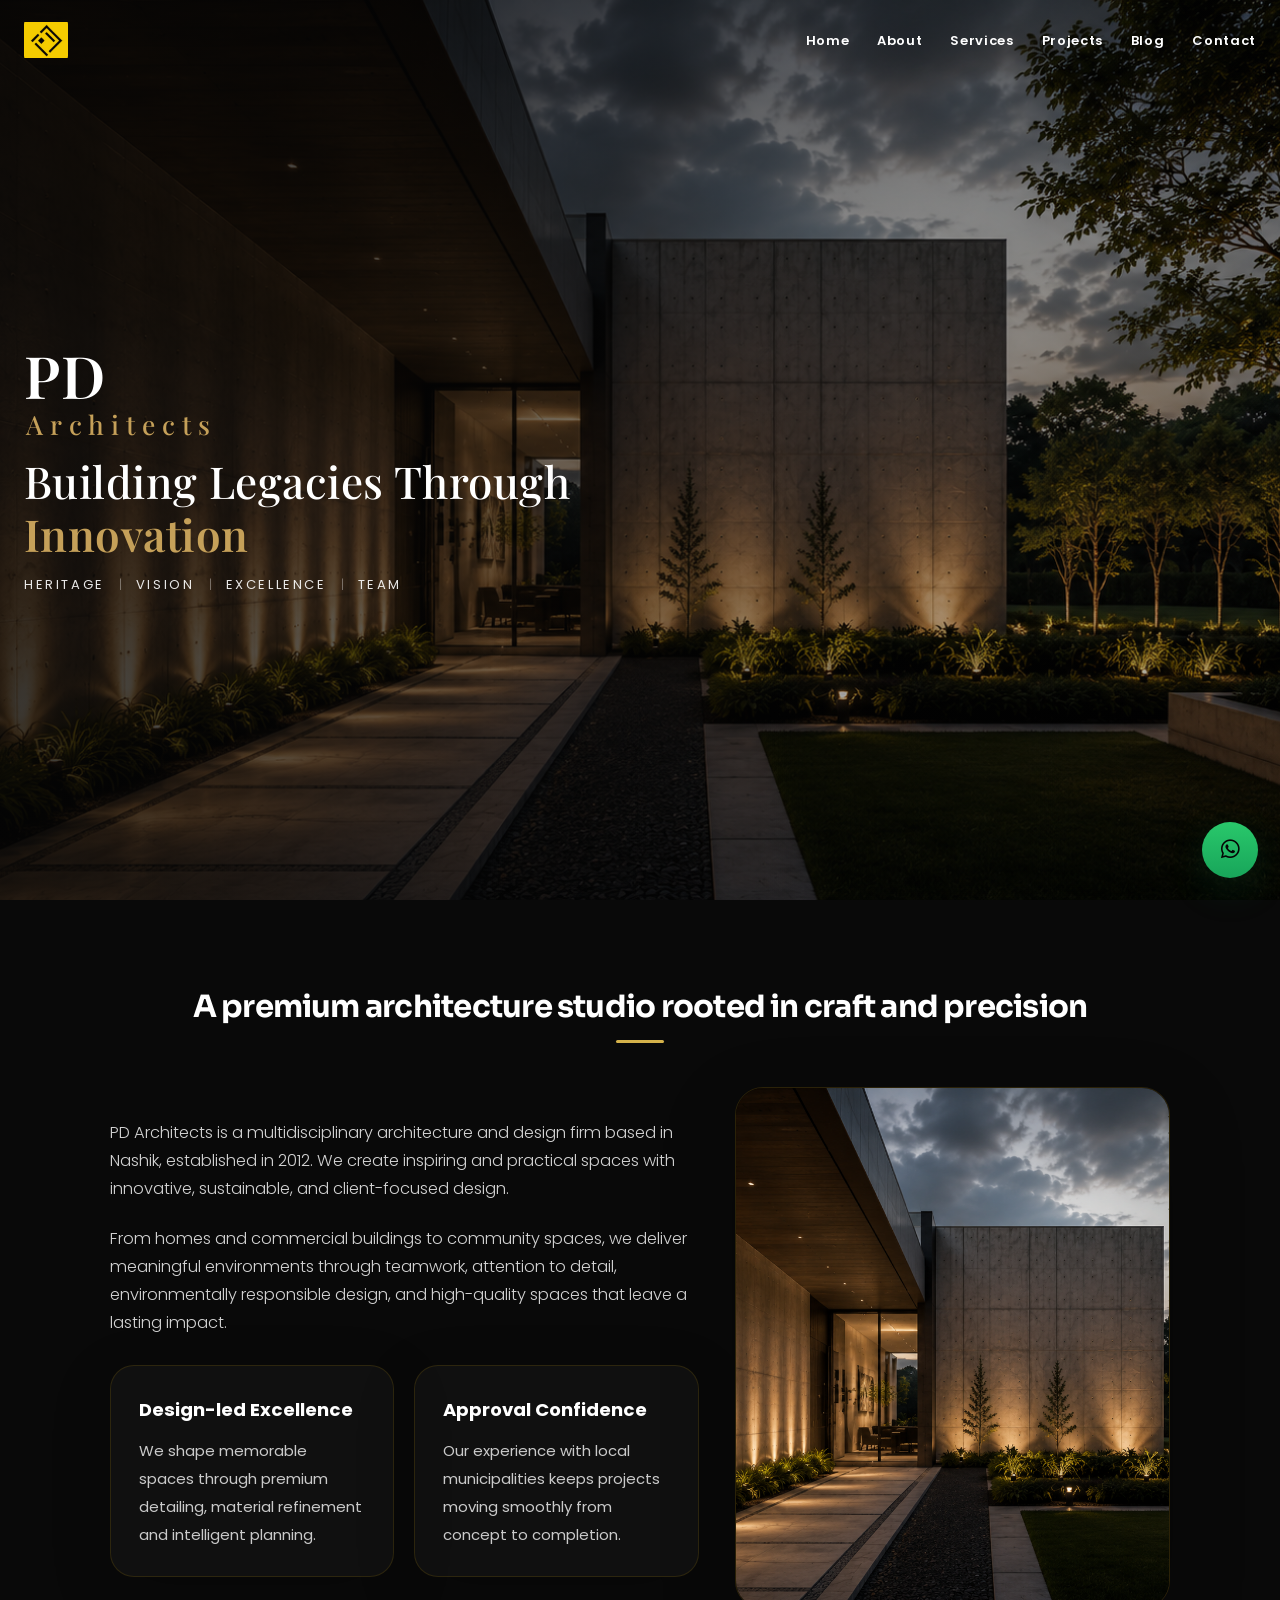
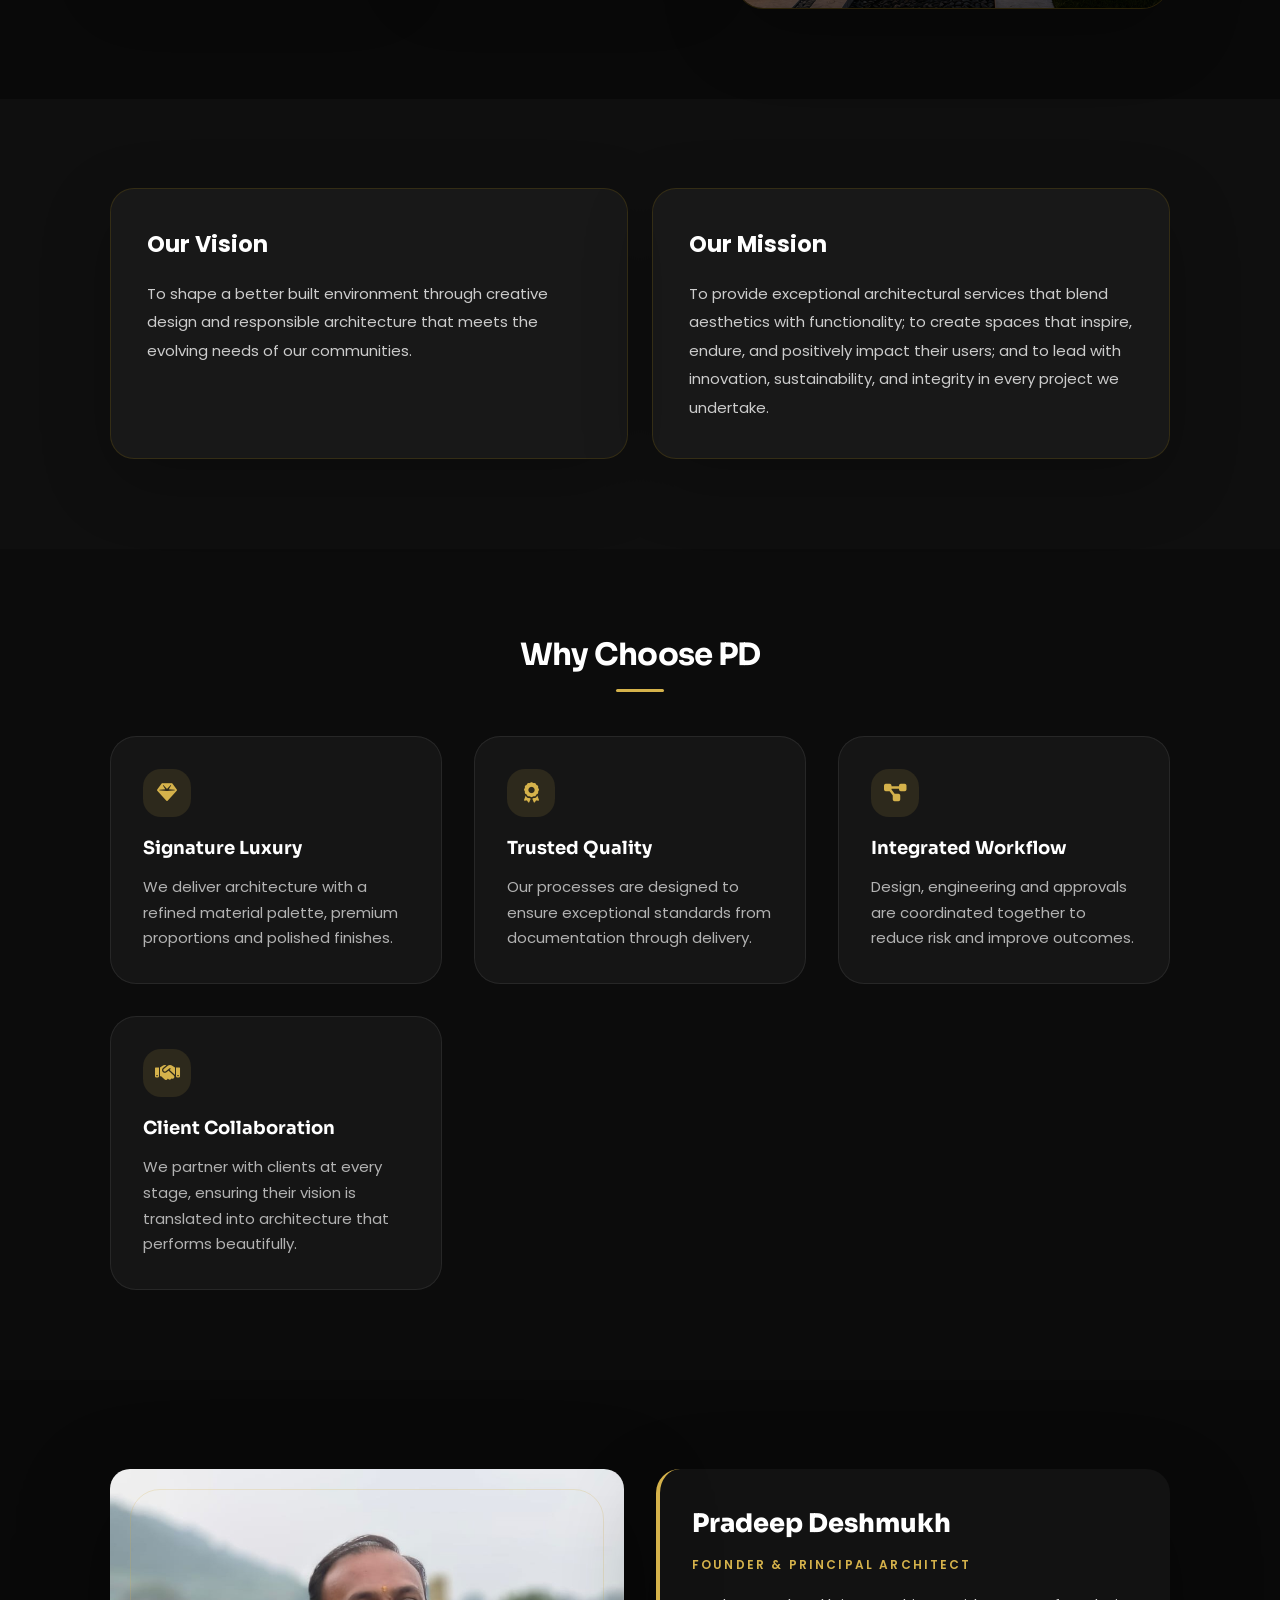
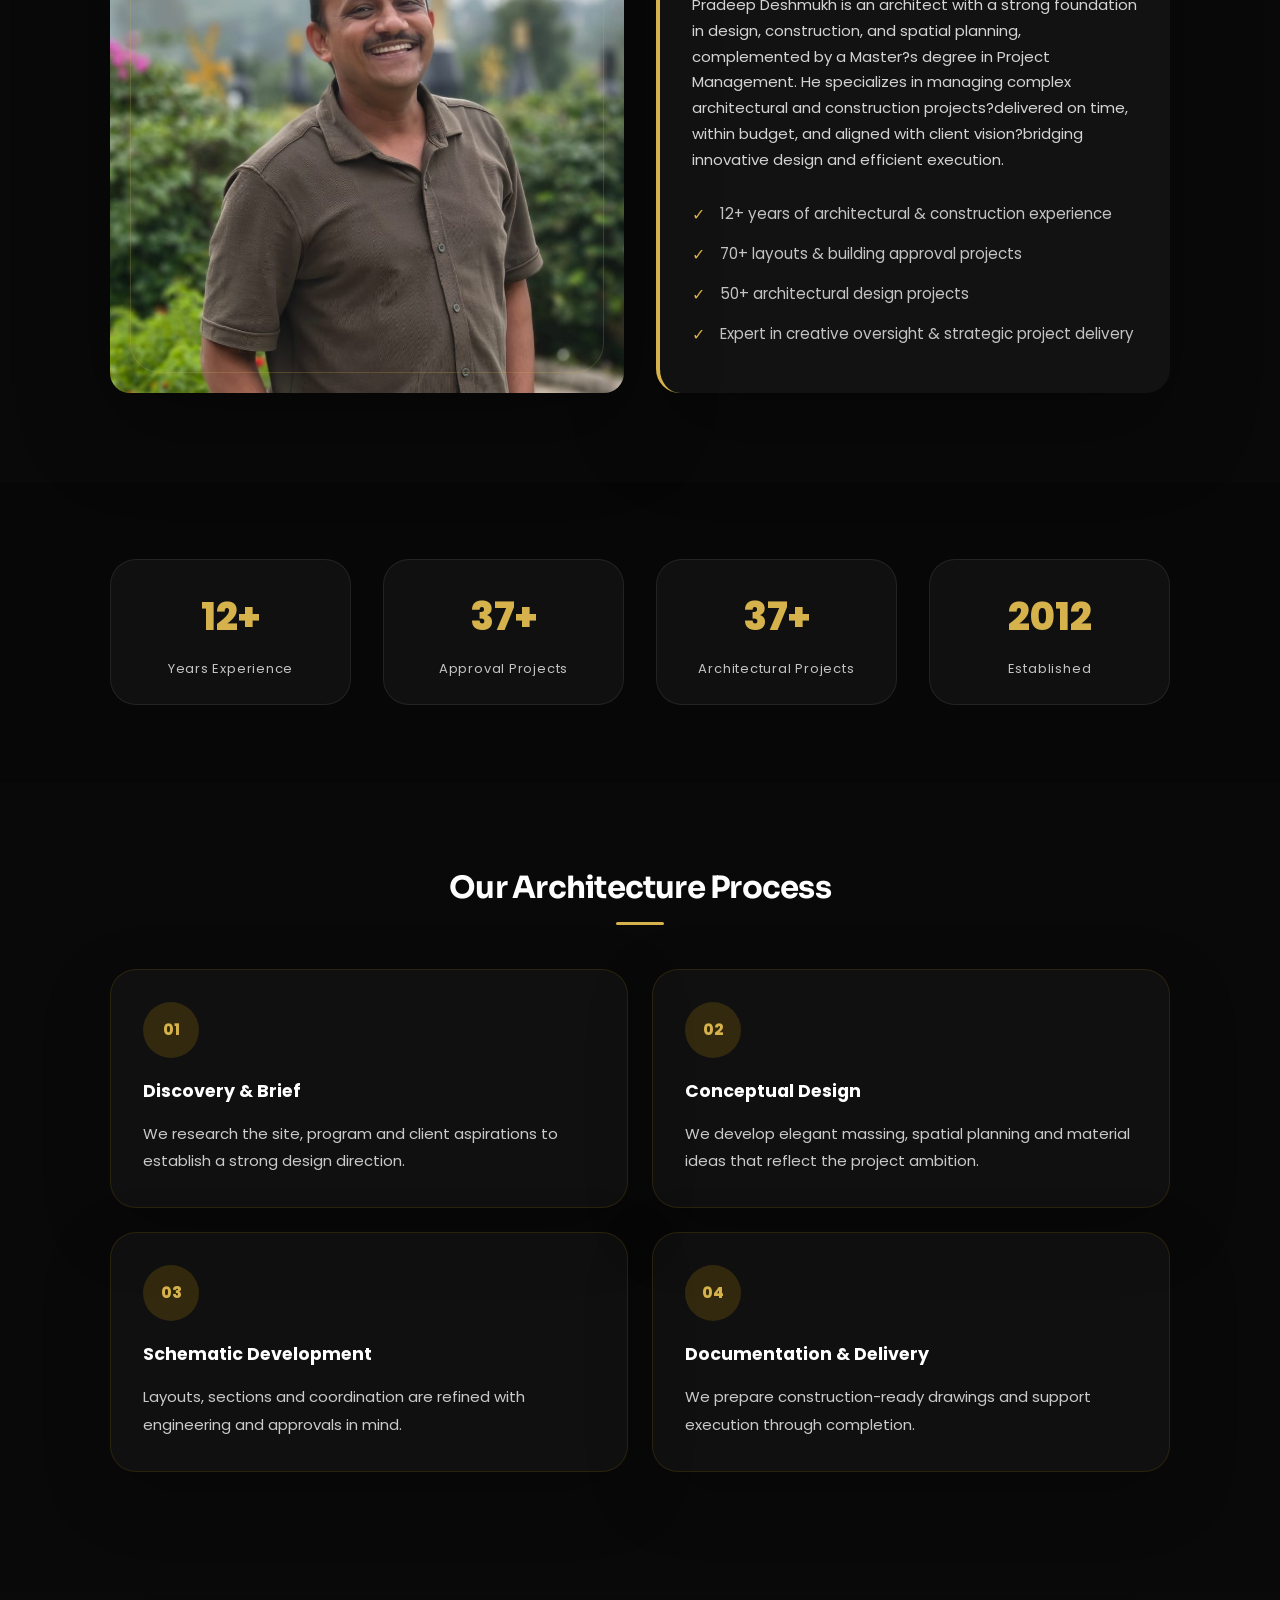
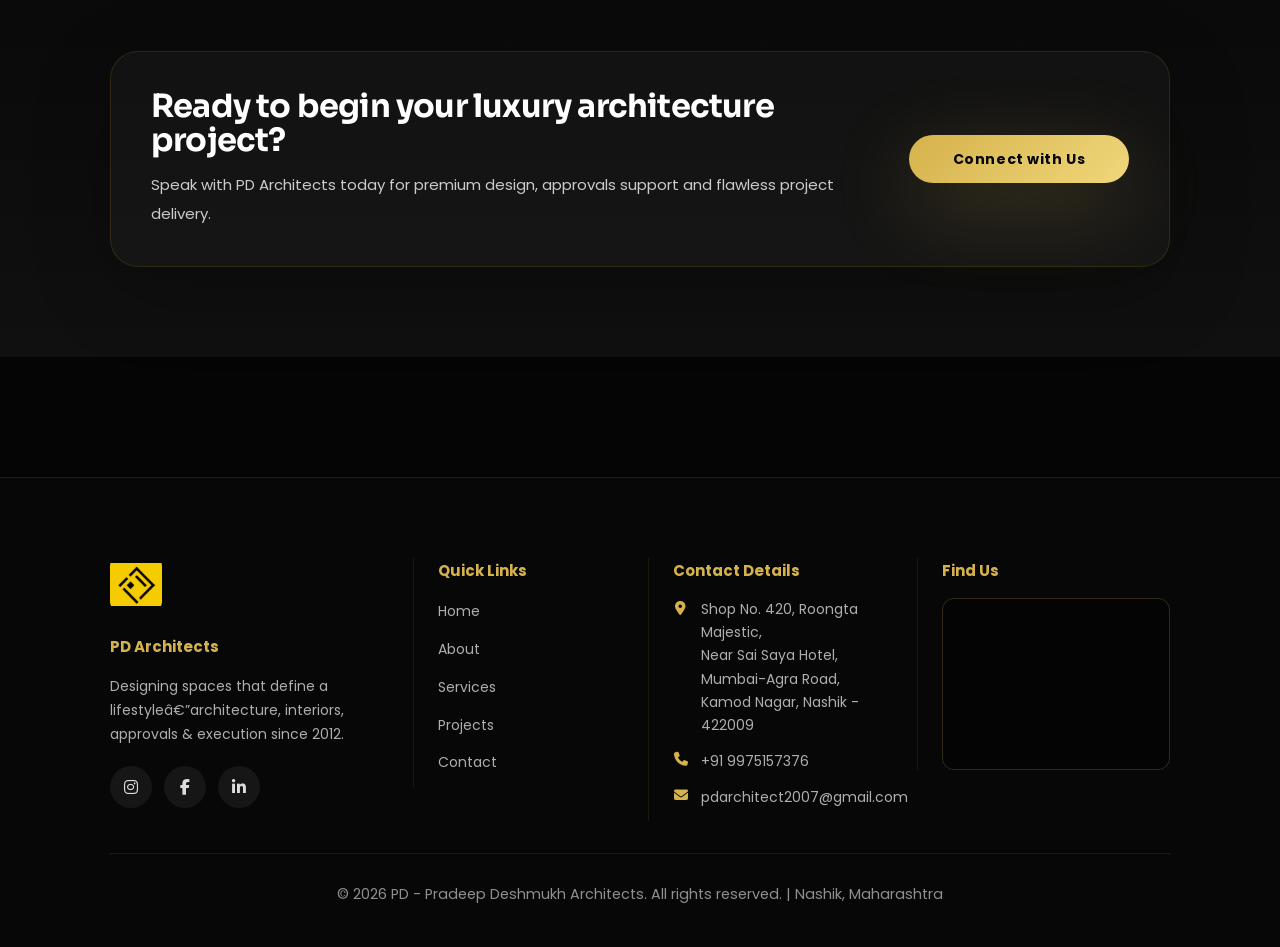
==== commit 4d8624fc: "PA change into PD" ====
--- a/architect-website/about.html
+++ b/architect-website/about.html
@@ -1,10 +1,10 @@
-﻿<!DOCTYPE html>
+<!DOCTYPE html>
 <html lang="en">
 <head>
     <meta charset="UTF-8">
     <meta name="viewport" content="width=device-width, initial-scale=1.0">
-    <meta name="description" content="About PA Architects ? luxury architecture design, approvals and execution in Nashik.">
-    <title>About PA Architects ? Luxury Architectural Services</title>
+    <meta name="description" content="About PD Architects — luxury architecture design, approvals and execution in Nashik.">
+    <title>About PD Architects — Luxury Architectural Services</title>
     <link rel="stylesheet" href="css/style.css">
     <link rel="icon" type="image/png" href="images/pd-logo.png" sizes="32x32">
     <link rel="apple-touch-icon" href="images/pd-logo.png">
@@ -54,7 +54,7 @@
                 </div>
                 <div class="about-grid">
                     <div class="about-text-block">
-                        <p class="about-text">PDA Architects is a multidisciplinary architecture and design firm based in Nashik, established in 2012. We create inspiring and practical spaces with innovative, sustainable, and client-focused design.</p>
+                        <p class="about-text">PD Architects is a multidisciplinary architecture and design firm based in Nashik, established in 2012. We create inspiring and practical spaces with innovative, sustainable, and client-focused design.</p>
                         <p class="about-text">From homes and commercial buildings to community spaces, we deliver meaningful environments through teamwork, attention to detail, environmentally responsible design, and high-quality spaces that leave a lasting impact.</p>
                         <div class="about-highlights">
                             <div class="about-card">
@@ -92,7 +92,7 @@
         <section class="why-choose">
             <div class="container">
                 <div class="section-header">
-                    <h2 class="section-title">Why Choose PA</h2>
+                    <h2 class="section-title">Why Choose PD</h2>
                     <div class="title-accent"></div>
                 </div>
                 <div class="why-grid">
@@ -124,7 +124,7 @@
             <div class="container">
                 <div class="founder-content">
                     <div class="founder-image">
-                        <img src="images/founder.jpeg" alt="Founder of PA Architects">
+                        <img src="images/founder.jpeg" alt="Founder of PD Architects">
                     </div>
                     <div class="founder-info">
                         <h2 class="founder-name">Pradeep Deshmukh</h2>
@@ -200,7 +200,7 @@
                 <div class="cta-panel">
                     <div>
                         <h2 class="section-title">Ready to begin your luxury architecture project?</h2>
-                        <p>Speak with PA Architects today for premium design, approvals support and flawless project delivery.</p>
+                        <p>Speak with PD Architects today for premium design, approvals support and flawless project delivery.</p>
                     </div>
                     <a href="contact-us.html" class="btn btn-primary">Connect with Us</a>
                 </div>
@@ -215,7 +215,7 @@
                     <a href="index.html" class="footer-logo-link" aria-label="PD Architects - Home">
                         <img src="images/pd-logo.png" alt="PD Architects" class="footer-logo" width="52" height="52" loading="lazy">
                     </a>
-                    <h3>PDA Architects</h3>
+                    <h3>PD Architects</h3>
                     <p>Designing spaces that define a lifestyleâ€”architecture, interiors, approvals &amp; execution since 2012.</p>
                     <div class="footer-social">
                         <div class="social-links">
@@ -246,12 +246,12 @@
                 <div class="footer-section footer-map">
                     <h3>Find Us</h3>
                     <div class="footer-map-wrap">
-                        <iframe src="https://maps.google.com/maps?q=Roongta+Majestic+Kamod+Nagar+Nashik+422009&amp;t=&amp;z=15&amp;ie=UTF8&amp;iwloc=&amp;output=embed" title="PDA Architects office location" loading="lazy" referrerpolicy="no-referrer-when-downgrade" allowfullscreen></iframe>
+                        <iframe src="https://maps.google.com/maps?q=Roongta+Majestic+Kamod+Nagar+Nashik+422009&amp;t=&amp;z=15&amp;ie=UTF8&amp;iwloc=&amp;output=embed" title="PD Architects office location" loading="lazy" referrerpolicy="no-referrer-when-downgrade" allowfullscreen></iframe>
                     </div>
                 </div>
             </div>
             <div class="footer-bottom">
-                <p>&copy; 2026 PDA - Pradeep Deshmukh Architects. All rights reserved. | Nashik, Maharashtra</p>
+                <p>&copy; 2026 PD - Pradeep Deshmukh Architects. All rights reserved. | Nashik, Maharashtra</p>
             </div>
         </div>
     </footer>
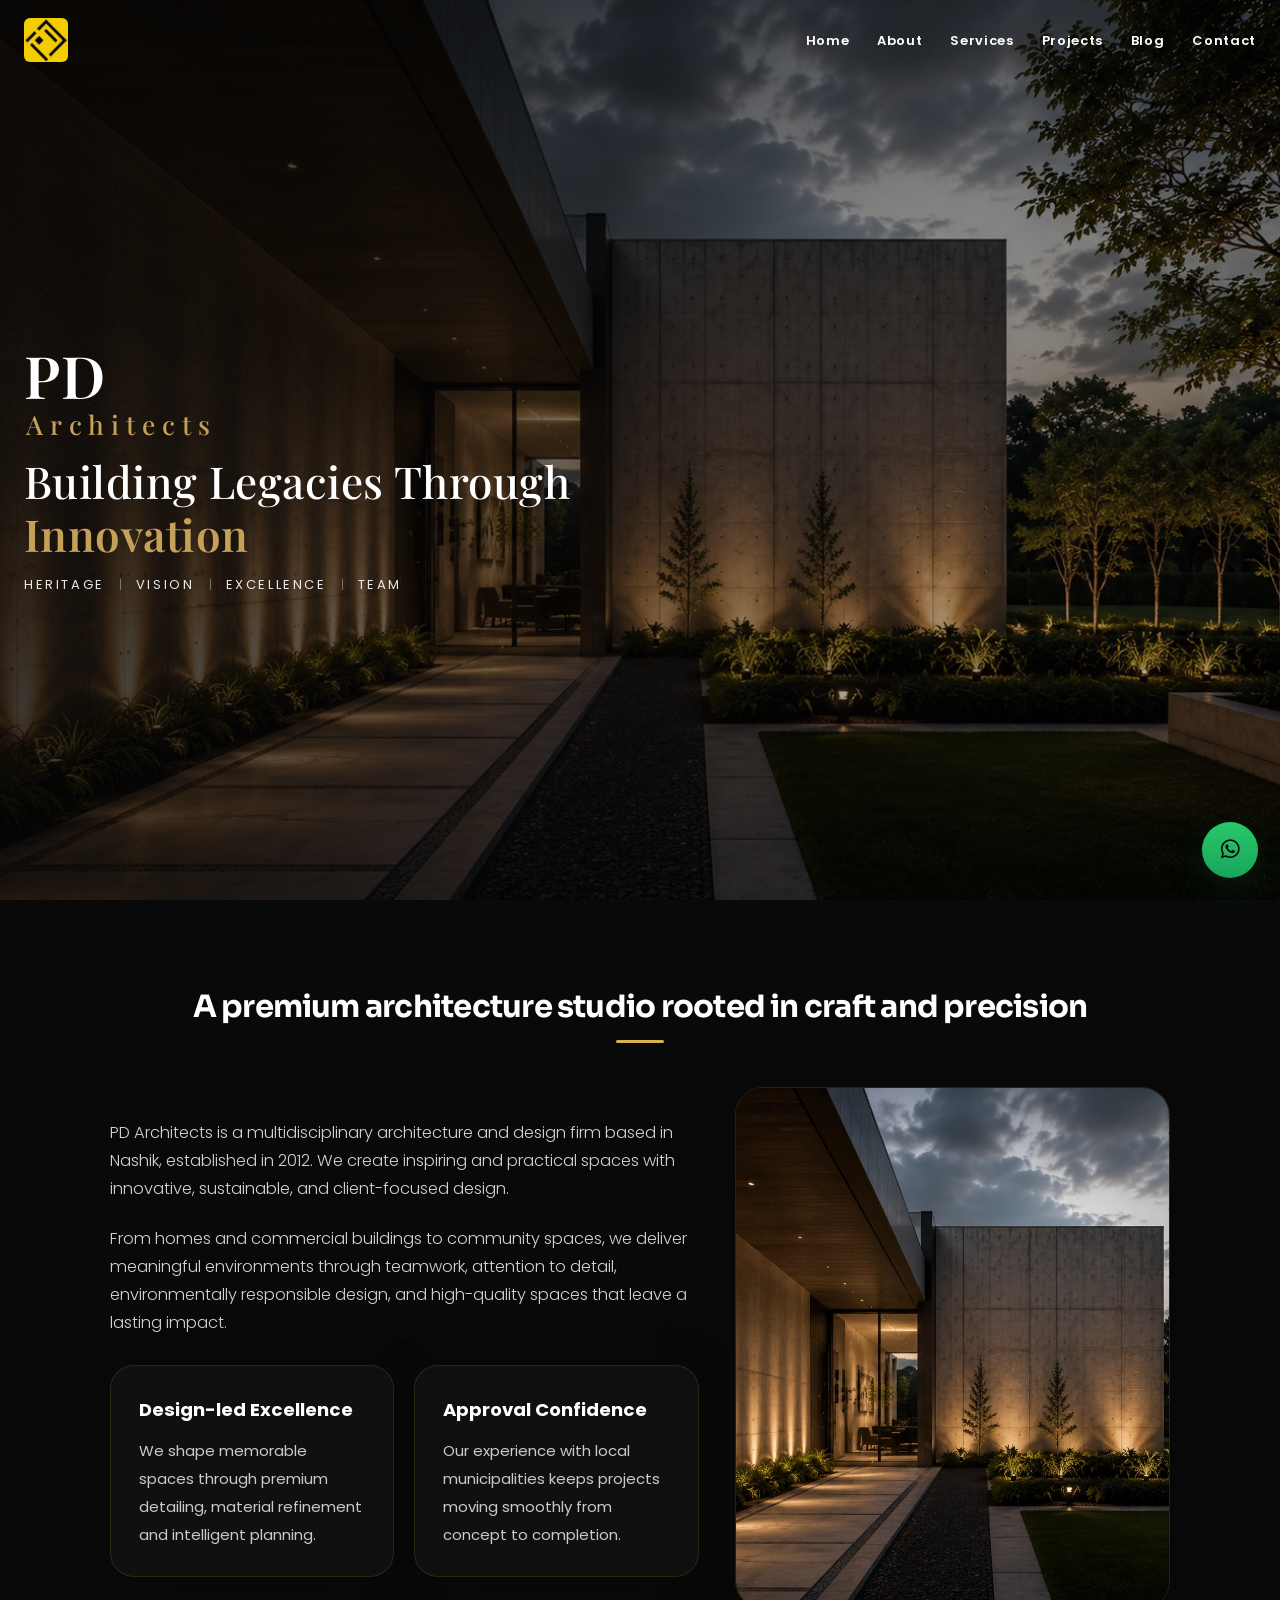
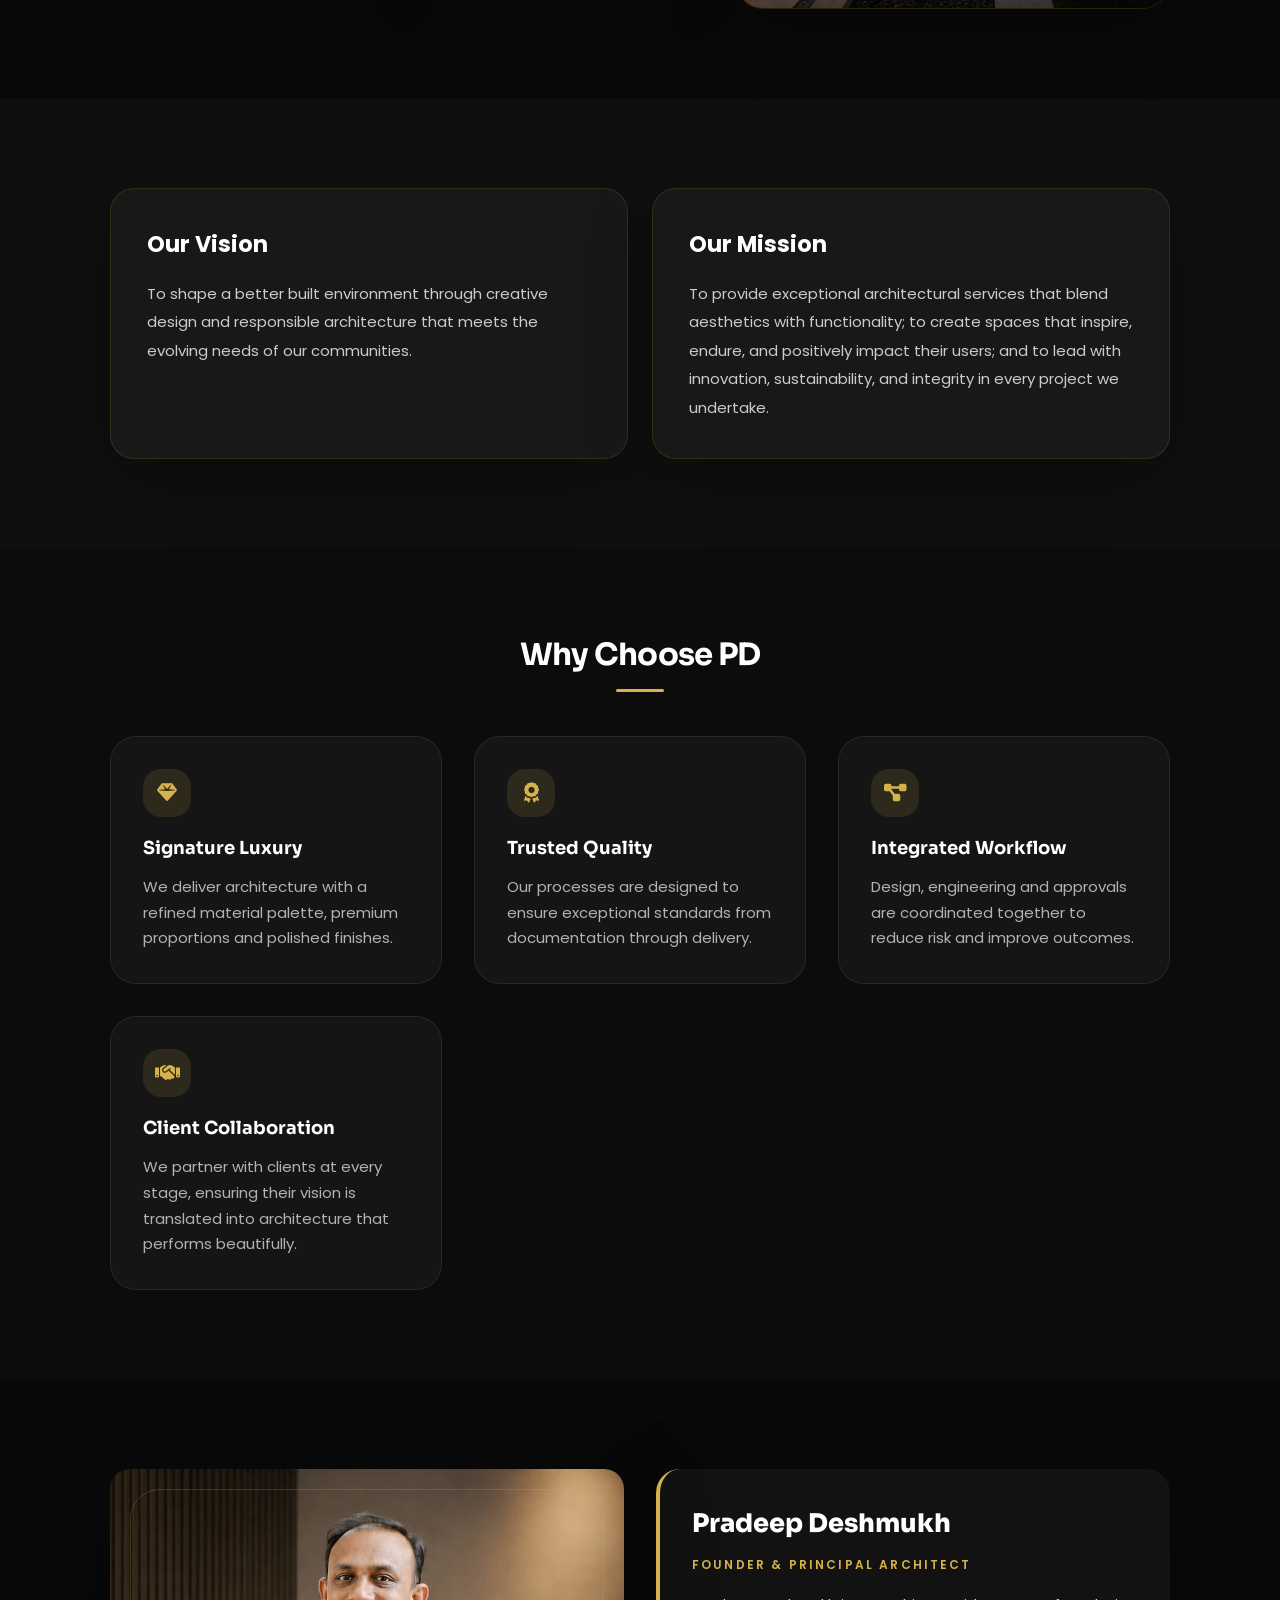
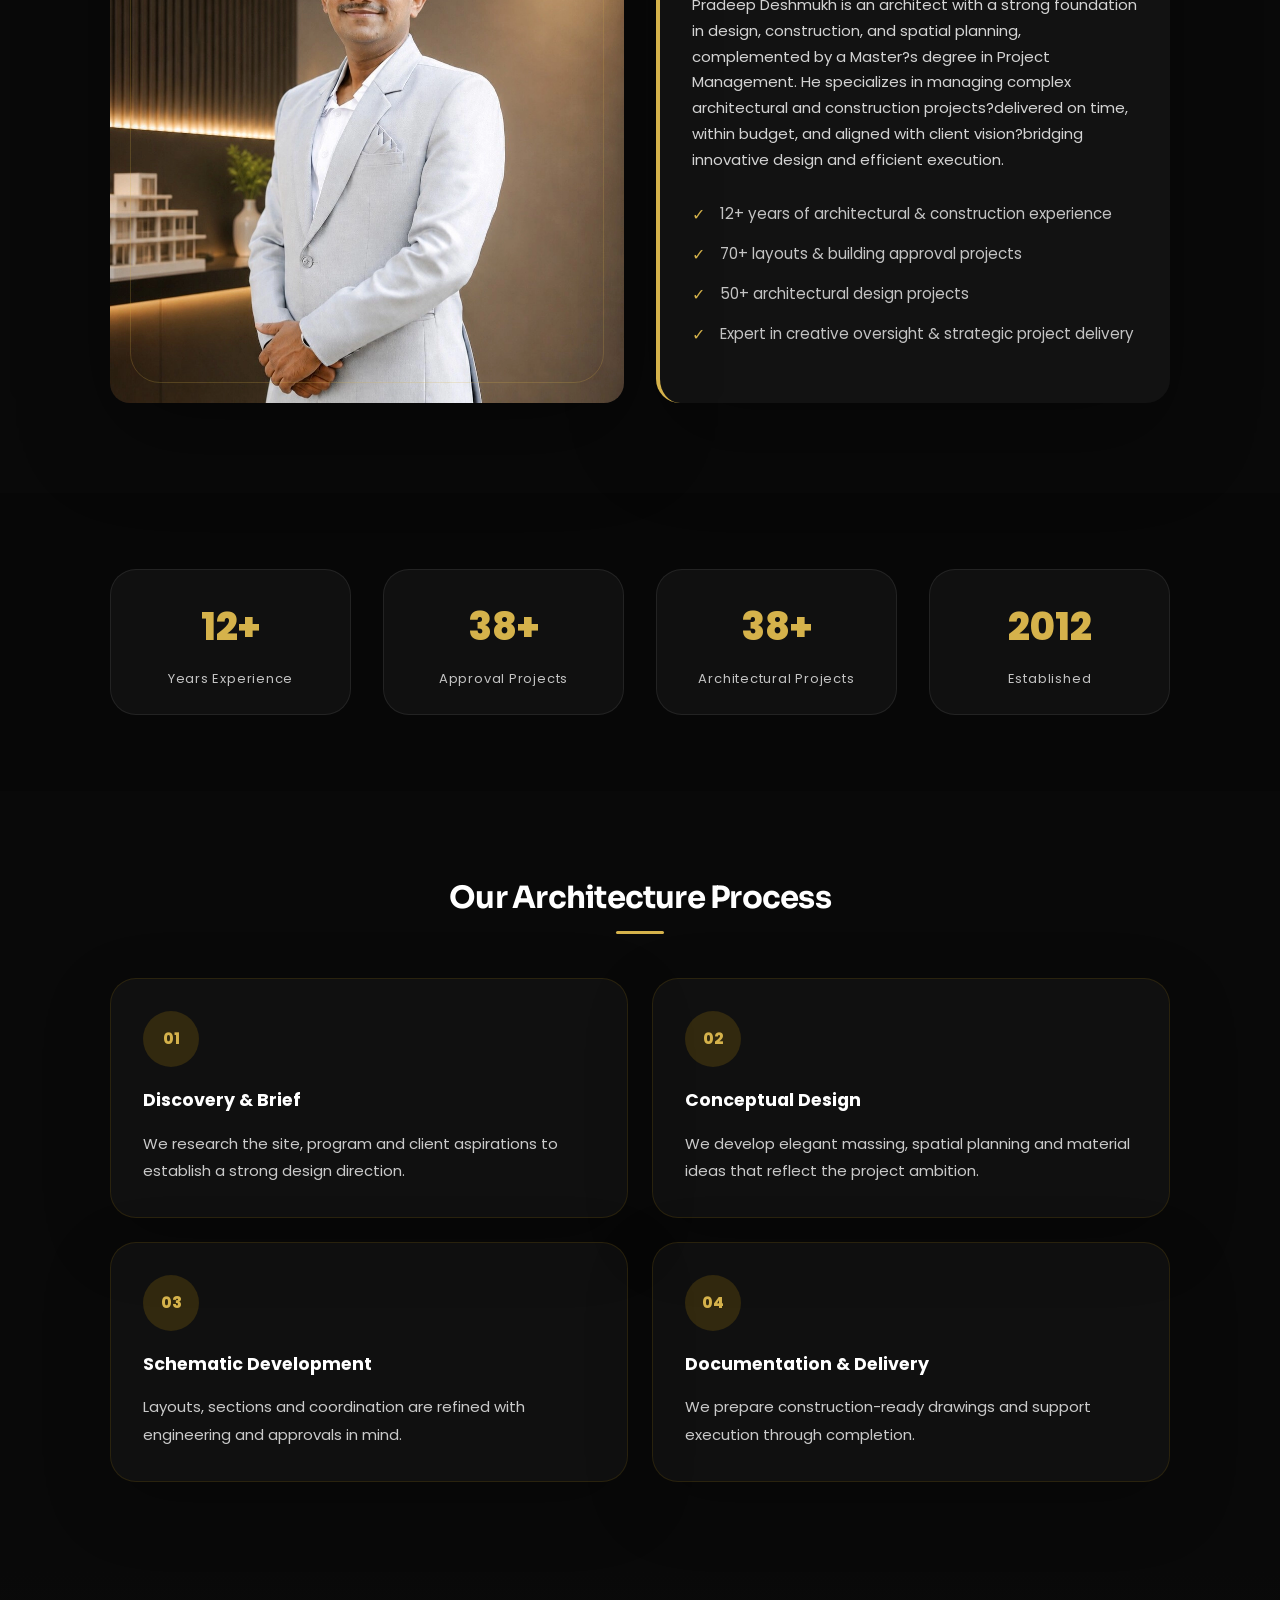
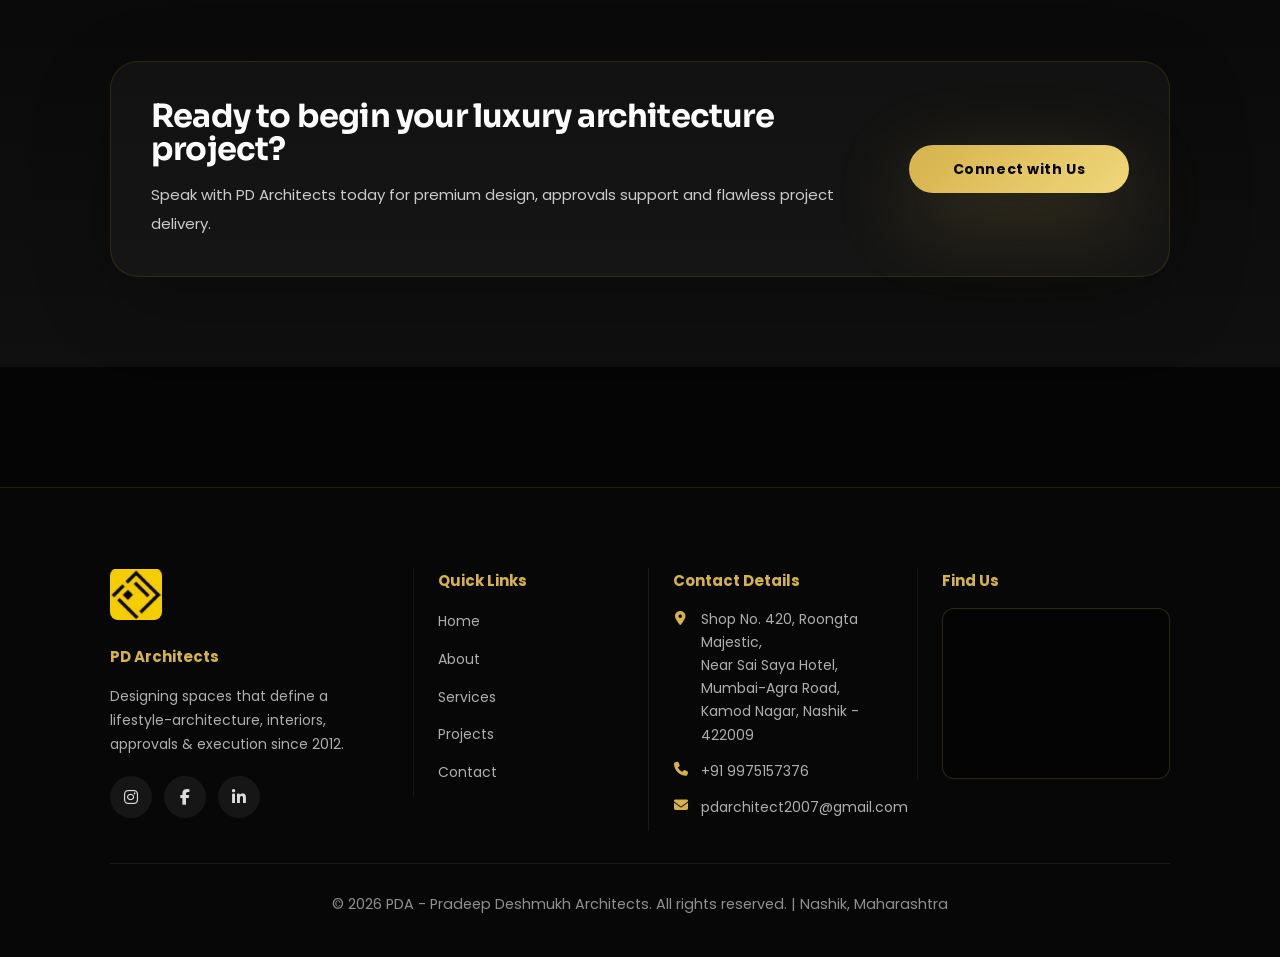
==== commit e049569d: "perfromance improvment, founder image change, popup design in project page" ====
--- a/architect-website/about.html
+++ b/architect-website/about.html
@@ -6,8 +6,8 @@
     <meta name="description" content="About PD Architects — luxury architecture design, approvals and execution in Nashik.">
     <title>About PD Architects — Luxury Architectural Services</title>
     <link rel="stylesheet" href="css/style.css">
-    <link rel="icon" type="image/png" href="images/pd-logo.png" sizes="32x32">
-    <link rel="apple-touch-icon" href="images/pd-logo.png">
+    <link rel="icon" type="image/webp" href="images/pd-logo.webp" sizes="32x32">
+    <link rel="apple-touch-icon" href="images/pd-logo.webp">
 
     <link rel="preconnect" href="https://fonts.googleapis.com">
     <link rel="preconnect" href="https://fonts.gstatic.com" crossorigin>
@@ -18,10 +18,10 @@
     <header class="header" id="header">
         <nav class="navbar">
             <div class="navbar-container">
-                <a href="index.html" class="logo-link" aria-label="PD Architects - Home"><img src="images/pd-logo.png" alt="PD Architects" class="logo-img" width="44" height="44"></a>
+                <a href="index.html" class="logo-link" aria-label="PD Architects - Home"><img src="images/pd-logo.webp" alt="PD Architects" class="logo-img" width="44" height="44"></a>
                 <div class="hamburger" id="hamburger"><span></span><span></span><span></span></div>
                 <ul class="nav-menu" id="navMenu">
-                    <li class="nav-menu-logo"><a href="index.html" aria-label="PD Architects - Home"><img src="images/pd-logo.png" alt="" class="logo-img" width="56" height="56"></a></li>
+                    <li class="nav-menu-logo"><a href="index.html" aria-label="PD Architects - Home"><img src="images/pd-logo.webp" alt="" class="logo-img" width="56" height="56"></a></li>
                     <li><a href="index.html" class="nav-link">Home</a></li>
                     <li><a href="about.html" class="nav-link active">About</a></li>
                     <li><a href="services.html" class="nav-link">Services</a></li>
@@ -33,7 +33,7 @@
         </nav>
     </header>
 
-    <section class="hero Page-banner" style="background-image: url('images/About-banner.png');">
+    <section class="hero Page-banner" style="background-image: url('images/About-banner.webp');">
         <div class="hero-overlay"></div>
         <div class="hero-content fade-in">
             <div class="hero-brand">
@@ -68,7 +68,7 @@
                         </div>
                     </div>
                     <div class="about-feature">
-                        <img src="images/About-banner.png" alt="Luxury architecture interior">
+                        <img src="images/About-banner.webp" alt="Luxury architecture interior">
                     </div>
                 </div>
             </div>
@@ -124,7 +124,7 @@
             <div class="container">
                 <div class="founder-content">
                     <div class="founder-image">
-                        <img src="images/founder.jpeg" alt="Founder of PD Architects">
+                        <img src="images/founder.webp" alt="Founder of PD Architects">
                     </div>
                     <div class="founder-info">
                         <h2 class="founder-name">Pradeep Deshmukh</h2>
@@ -213,10 +213,10 @@
             <div class="footer-content footer-grid">
                 <div class="footer-section footer-brand">
                     <a href="index.html" class="footer-logo-link" aria-label="PD Architects - Home">
-                        <img src="images/pd-logo.png" alt="PD Architects" class="footer-logo" width="52" height="52" loading="lazy">
+                        <img src="images/pd-logo.webp" alt="PD Architects" class="footer-logo" width="52" height="52" loading="lazy">
                     </a>
                     <h3>PD Architects</h3>
-                    <p>Designing spaces that define a lifestyleâ€”architecture, interiors, approvals &amp; execution since 2012.</p>
+                    <p>Designing spaces that define a lifestyle-architecture, interiors, approvals &amp; execution since 2012.</p>
                     <div class="footer-social">
                         <div class="social-links">
                             <a href="https://www.instagram.com/_pdarchitects/" target="_blank" rel="noopener noreferrer" aria-label="Instagram"><i class="fab fa-instagram"></i></a>
@@ -251,7 +251,7 @@
                 </div>
             </div>
             <div class="footer-bottom">
-                <p>&copy; 2026 PD - Pradeep Deshmukh Architects. All rights reserved. | Nashik, Maharashtra</p>
+                <p>&copy; 2026 PDA - Pradeep Deshmukh Architects. All rights reserved. | Nashik, Maharashtra</p>
             </div>
         </div>
     </footer>
--- a/architect-website/css/style.css
+++ b/architect-website/css/style.css
@@ -1,4 +1,4 @@
-﻿@import url('https://fonts.googleapis.com/css2?family=Playfair+Display:ital,wght@0,400;0,500;0,600;0,700;1,400&display=swap');
+@import url('https://fonts.googleapis.com/css2?family=Playfair+Display:ital,wght@0,400;0,500;0,600;0,700;1,400&display=swap');
 
 /* ===== ROOT & GLOBAL STYLES ===== */
 :root {
@@ -36,6 +36,14 @@
     font-size: 100%;
     -webkit-text-size-adjust: 100%;
     text-size-adjust: 100%;
+    scrollbar-width: none;
+    -ms-overflow-style: none;
+}
+
+html::-webkit-scrollbar {
+    width: 0;
+    height: 0;
+    display: none;
 }
 
 body {
@@ -46,6 +54,27 @@
     color: var(--text);
     overflow-x: hidden;
     min-height: 100vh;
+    scrollbar-width: none;
+    -ms-overflow-style: none;
+}
+
+body::-webkit-scrollbar {
+    width: 0;
+    height: 0;
+    display: none;
+}
+
+/* Hide scrollbars site-wide; wheel / touch / keyboard scroll still works */
+* {
+    scrollbar-width: none;
+    -ms-overflow-style: none;
+}
+
+*::-webkit-scrollbar {
+    width: 0;
+    height: 0;
+    display: none;
+    background: transparent;
 }
 
 img {
@@ -218,7 +247,7 @@
 
 /* Homepage specific banner override */
 section.hero.Homepage-banner {
-    background-image: url('../images/Homepage-banner.png');
+    background-image: url('../images/Homepage-banner.webp');
     background-position: center center;
     background-size: cover;
     background-repeat: no-repeat;
@@ -2867,52 +2896,131 @@
     padding-bottom: 2.5rem;
 }
 
-/* ===== PROJECT DETAIL MODAL ===== */
+/* ===== PROJECT GALLERY MODAL (unified) ===== */
 .project-detail-modal {
     position: fixed;
     inset: 0;
     z-index: 2300;
-    display: none;
+    display: flex;
     align-items: center;
     justify-content: center;
-    padding: 1rem;
-}
-
-.project-detail-modal.open {
-    display: flex;
+    padding: clamp(0.75rem, 3vw, 1.25rem);
+    opacity: 0;
+    visibility: hidden;
+    pointer-events: none;
+    transition: opacity 0.45s ease, visibility 0s linear 0.48s;
+}
+
+.project-detail-modal.is-visible {
+    opacity: 1;
+    visibility: visible;
+    pointer-events: auto;
+    transition: opacity 0.35s ease, visibility 0s;
+}
+
+.project-detail-modal.is-closing {
+    opacity: 0;
+    pointer-events: none;
 }
 
 .pdm-overlay {
     position: absolute;
     inset: 0;
-    background: rgba(5, 5, 5, 0.88);
-    backdrop-filter: blur(6px);
+    background: rgba(4, 4, 5, 0.55);
+    backdrop-filter: blur(0);
+    -webkit-backdrop-filter: blur(0);
+    opacity: 0;
+    transition: opacity 0.5s cubic-bezier(0.22, 1, 0.36, 1), backdrop-filter 0.55s ease, background 0.5s ease;
+}
+
+.project-detail-modal.is-open .pdm-overlay,
+.project-detail-modal.is-closing .pdm-overlay {
+    opacity: 1;
+}
+
+.project-detail-modal.is-open .pdm-overlay {
+    background: rgba(4, 4, 5, 0.82);
+    backdrop-filter: blur(14px);
+    -webkit-backdrop-filter: blur(14px);
 }
 
 .pdm-dialog {
     position: relative;
     z-index: 2;
-    width: min(720px, 100%);
+    width: min(760px, 100%);
     max-height: 92vh;
     overflow-y: auto;
+    overscroll-behavior: contain;
+    scrollbar-width: none;
+    -ms-overflow-style: none;
     padding: 1.75rem 1.5rem 1.5rem;
-    background: linear-gradient(180deg, #121212 0%, #0a0a0a 100%);
+    background: linear-gradient(165deg, rgba(22, 22, 24, 0.98) 0%, rgba(8, 8, 9, 0.99) 100%);
+    border: 1px solid rgba(213, 178, 75, 0.22);
+    border-radius: 1.25rem;
+    box-shadow: 0 32px 100px rgba(0, 0, 0, 0.65), 0 0 0 1px rgba(255, 255, 255, 0.04) inset;
+    opacity: 0;
+    transform: scale(0.85) translateY(12px);
+    transition:
+        opacity 0.5s cubic-bezier(0.22, 1, 0.36, 1),
+        transform 0.55s cubic-bezier(0.22, 1, 0.36, 1);
+}
+
+.project-detail-modal.is-open .pdm-dialog {
+    opacity: 1;
+    transform: scale(1) translateY(0);
+}
+
+.project-detail-modal.is-closing .pdm-dialog {
+    opacity: 0;
+    transform: scale(0.92) translateY(8px);
+    transition-duration: 0.4s;
+}
+
+.pdm-dialog::-webkit-scrollbar {
+    width: 0;
+    height: 0;
+    display: none;
+}
+
+.pdm-close,
+.pdm-g-prev,
+.pdm-g-next {
+    display: inline-flex;
+    align-items: center;
+    justify-content: center;
     border: 1px solid rgba(213, 178, 75, 0.2);
-    border-radius: 1.125rem;
-    box-shadow: 0 28px 90px rgba(0, 0, 0, 0.55);
+    background: rgba(255, 255, 255, 0.06);
+    color: var(--white);
+    cursor: pointer;
+    transition: background 0.28s ease, border-color 0.28s ease, transform 0.28s ease, box-shadow 0.28s ease;
+}
+
+.pdm-close:hover,
+.pdm-g-prev:hover,
+.pdm-g-next:hover {
+    background: rgba(213, 178, 75, 0.18);
+    border-color: rgba(213, 178, 75, 0.45);
+    transform: translateY(-1px);
+    box-shadow: 0 8px 24px rgba(0, 0, 0, 0.35);
 }
 
 .pdm-close {
     position: absolute;
-    top: 0.75rem;
-    right: 0.75rem;
-    background: transparent;
-    border: none;
-    color: var(--white);
-    font-size: 1.75rem;
-    cursor: pointer;
+    top: 0.85rem;
+    right: 0.85rem;
+    width: 2.5rem;
+    height: 2.5rem;
+    border-radius: 50%;
+    font-size: 1.1rem;
     line-height: 1;
     z-index: 3;
+}
+
+.pdm-close:focus-visible,
+.pdm-g-prev:focus-visible,
+.pdm-g-next:focus-visible {
+    outline: 2px solid var(--primary-color);
+    outline-offset: 2px;
 }
 
 .pdm-status {
@@ -2955,6 +3063,7 @@
 
 .pdm-g-main {
     flex: 1;
+    position: relative;
     border-radius: 0.75rem;
     overflow: hidden;
     background: #050505;
@@ -2969,36 +3078,50 @@
     max-height: 340px;
     object-fit: contain;
     cursor: zoom-in;
-    transition: transform 0.3s ease;
-}
-
-#pdmMainImg:hover {
+    transition: opacity 0.28s ease, transform 0.45s cubic-bezier(0.22, 1, 0.36, 1);
+}
+
+#pdmMainImg.pdm-img-out {
+    opacity: 0;
+    transform: scale(0.98);
+}
+
+#pdmMainImg.pdm-img-in {
+    opacity: 0;
     transform: scale(1.02);
+}
+
+.pdm-g-main.is-zoomed #pdmMainImg {
+    transform: scale(1.08);
+    cursor: zoom-out;
 }
 
 .pdm-g-prev,
 .pdm-g-next {
     flex-shrink: 0;
-    width: 2.5rem;
-    height: 2.5rem;
-    border: none;
-    border-radius: 0.5rem;
-    background: rgba(255, 255, 255, 0.08);
-    color: var(--white);
-    font-size: 1.25rem;
-    cursor: pointer;
-}
-
-.pdm-g-prev:hover,
-.pdm-g-next:hover {
-    background: rgba(197, 160, 89, 0.2);
+    width: 2.75rem;
+    height: 2.75rem;
+    border-radius: 50%;
+    font-size: 0.95rem;
+}
+
+.pdm-counter-wrap {
+    display: flex;
+    align-items: center;
+    justify-content: center;
+    margin-bottom: 0.65rem;
 }
 
 #pdmImgCounter {
-    font-size: 0.75rem;
-    color: rgba(255, 255, 255, 0.55);
-    text-align: center;
-    margin-bottom: 0.5rem;
+    font-family: 'Sora', sans-serif;
+    font-size: 0.8125rem;
+    font-weight: 600;
+    letter-spacing: 0.12em;
+    color: var(--hero-gold);
+    padding: 0.35rem 0.85rem;
+    border-radius: 999px;
+    background: rgba(213, 178, 75, 0.1);
+    border: 1px solid rgba(213, 178, 75, 0.22);
 }
 
 .pdm-thumbs {
@@ -3006,6 +3129,15 @@
     gap: 0.5rem;
     flex-wrap: wrap;
     justify-content: center;
+    overflow-x: auto;
+    scrollbar-width: none;
+    -ms-overflow-style: none;
+}
+
+.pdm-thumbs::-webkit-scrollbar {
+    width: 0;
+    height: 0;
+    display: none;
 }
 
 .pdm-thumb {
@@ -3030,8 +3162,83 @@
     display: block;
 }
 
-.gallery-item[data-project-id] {
+.gallery-item[data-project-id],
+.project-list-card[data-project-id] {
     cursor: pointer;
+}
+
+.gallery-trigger {
+    transition: transform 0.45s cubic-bezier(0.22, 1, 0.36, 1), box-shadow 0.45s ease, border-color 0.35s ease;
+}
+
+.gallery-item.gallery-trigger-zoom {
+    transform: scale(1.04);
+    z-index: 2;
+    box-shadow: 0 20px 50px rgba(0, 0, 0, 0.45);
+}
+
+.project-list-card.gallery-trigger-zoom {
+    transform: translateY(-6px) scale(1.02);
+    border-color: rgba(213, 178, 75, 0.4);
+    box-shadow: 0 16px 40px rgba(0, 0, 0, 0.35);
+}
+
+.project-list-card[data-project-id]::after {
+    content: '\f00e';
+    font-family: 'Font Awesome 6 Free';
+    font-weight: 900;
+    position: absolute;
+    top: 1rem;
+    right: 1rem;
+    font-size: 0.75rem;
+    color: var(--hero-gold);
+    opacity: 0;
+    transition: opacity 0.3s ease;
+}
+
+.project-list-card[data-project-id] {
+    position: relative;
+}
+
+.project-list-card[data-project-id]:hover::after {
+    opacity: 0.85;
+}
+
+@media (max-width: 768px) {
+    .pdm-dialog {
+        padding: 1.35rem 1rem 1.25rem;
+        max-height: 94vh;
+    }
+
+    .pdm-g-prev,
+    .pdm-g-next {
+        width: 2.35rem;
+        height: 2.35rem;
+    }
+
+    #pdmMainImg {
+        max-height: 42vh;
+    }
+
+    .pdm-close {
+        top: 0.65rem;
+        right: 0.65rem;
+    }
+}
+
+@media (prefers-reduced-motion: reduce) {
+    .project-detail-modal,
+    .pdm-overlay,
+    .pdm-dialog,
+    #pdmMainImg,
+    .gallery-trigger {
+        transition: none !important;
+    }
+
+    .gallery-item.gallery-trigger-zoom,
+    .project-list-card.gallery-trigger-zoom {
+        transform: none;
+    }
 }
 
 .services-stats-row {
